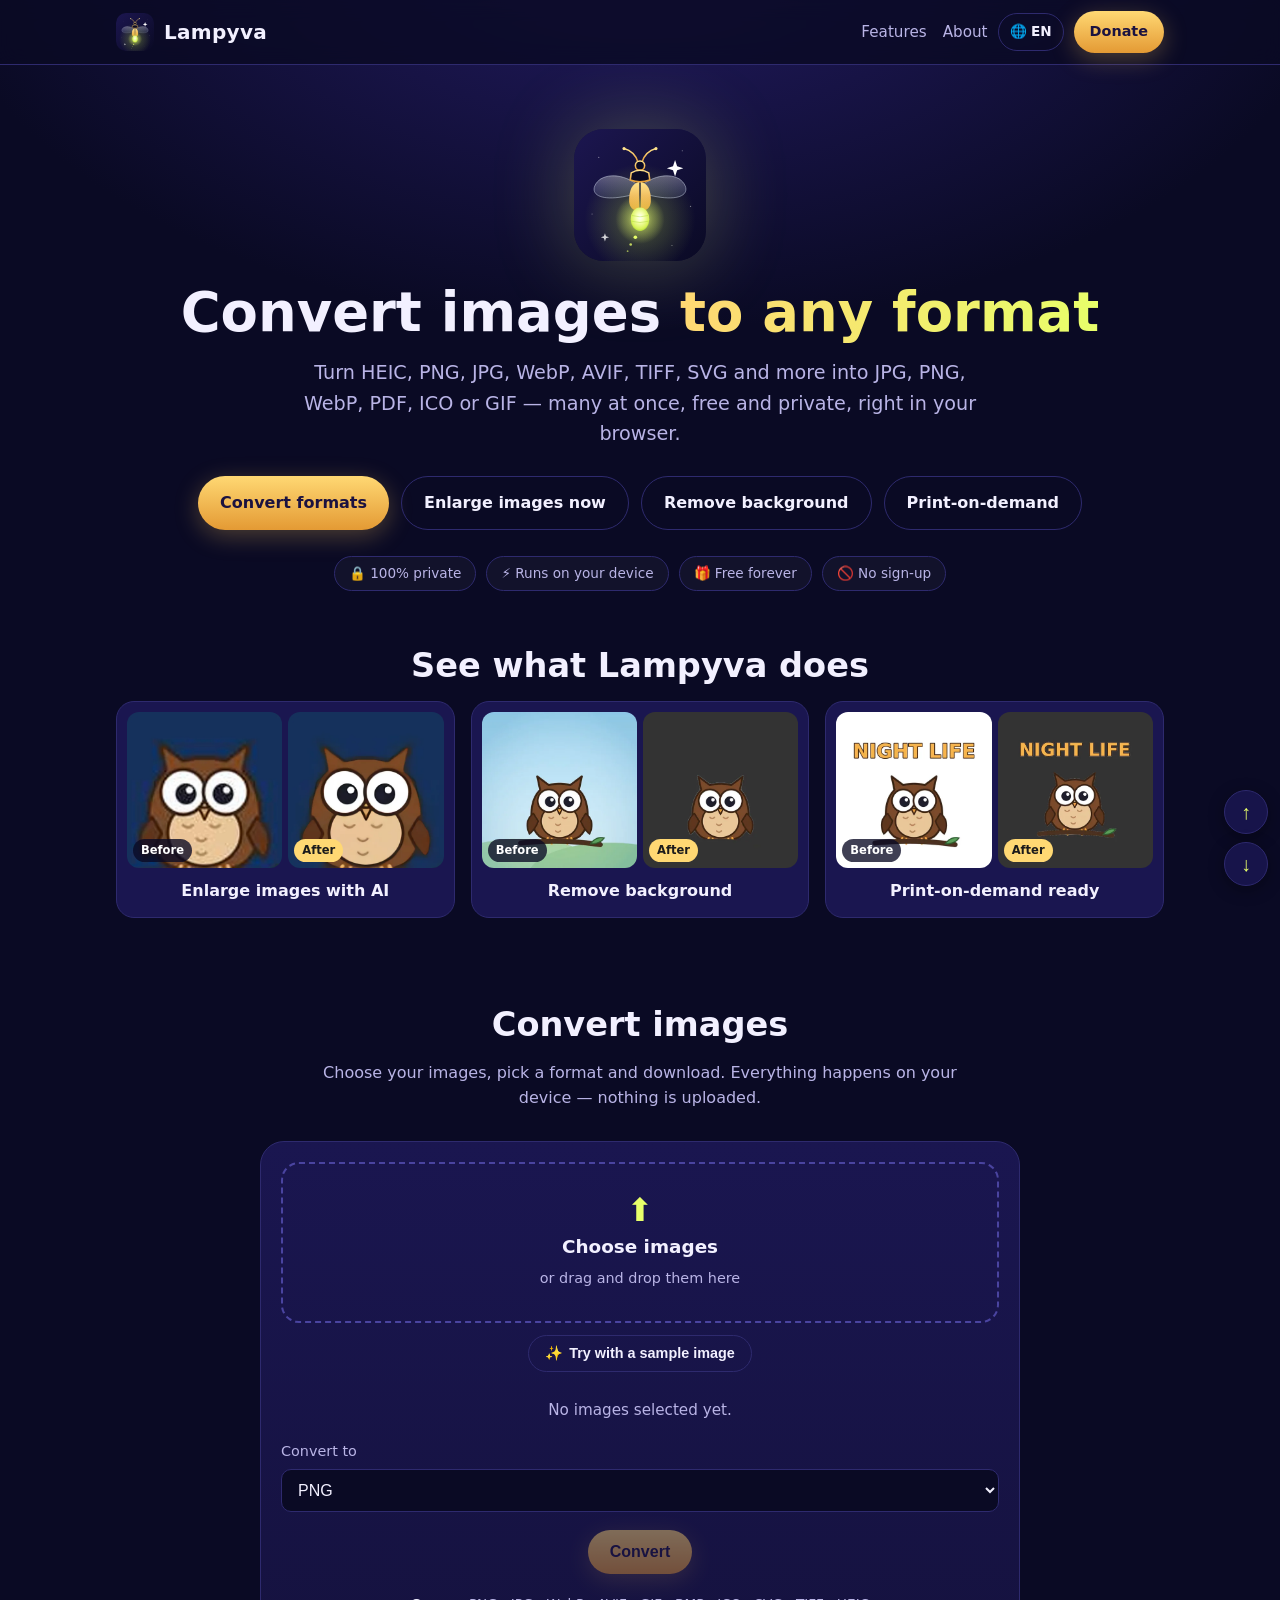
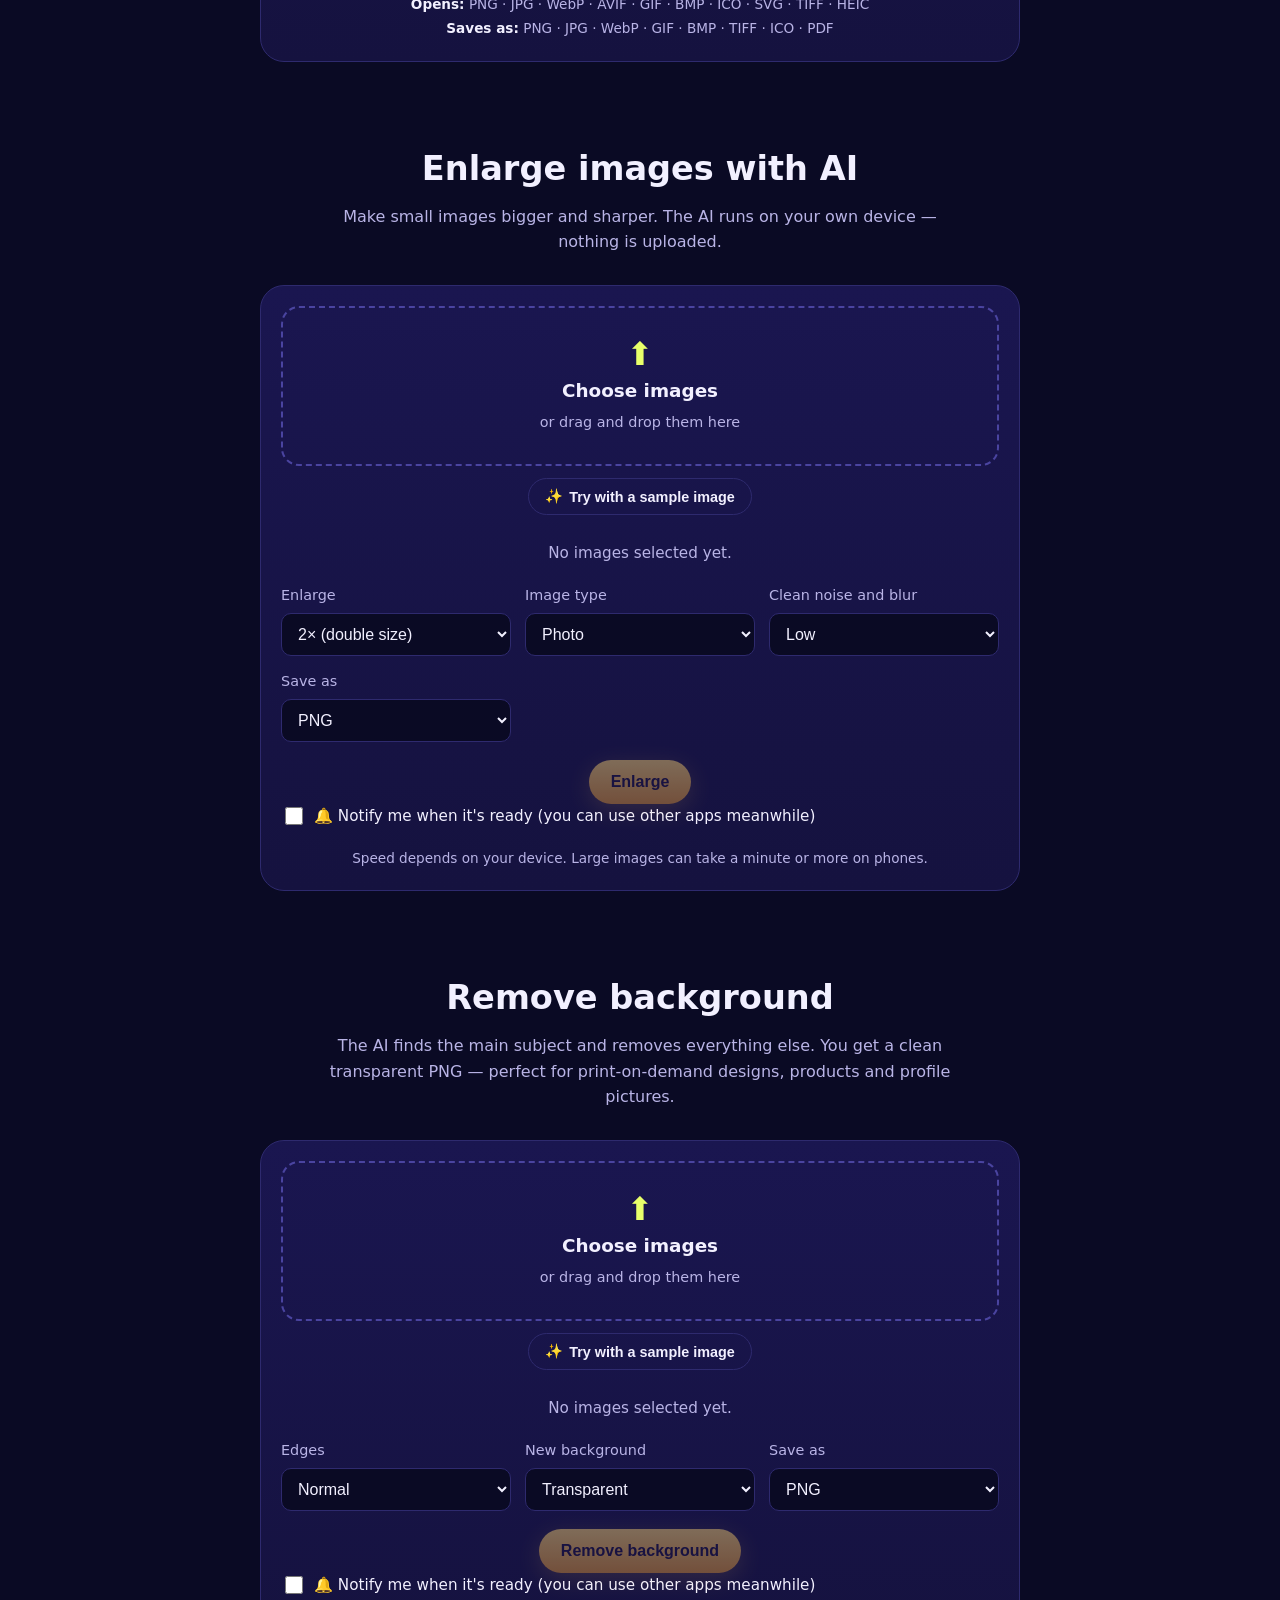
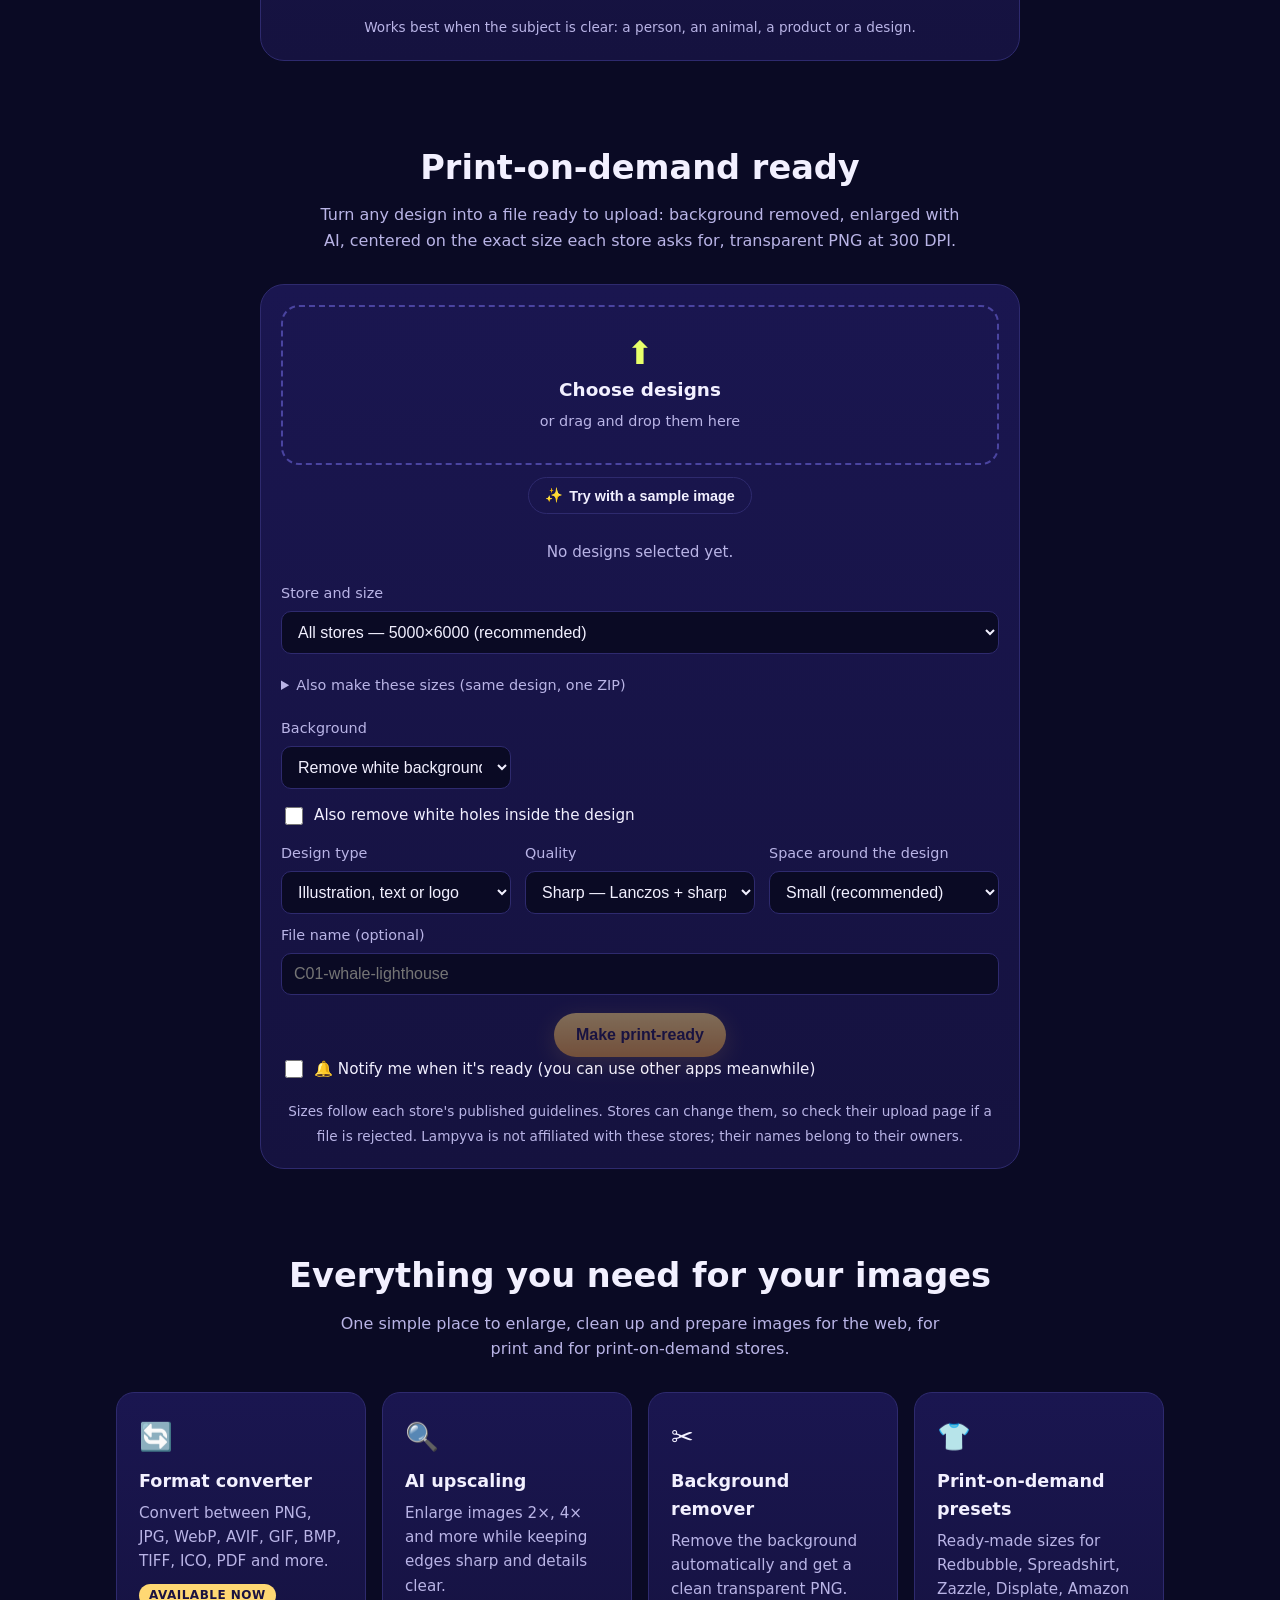
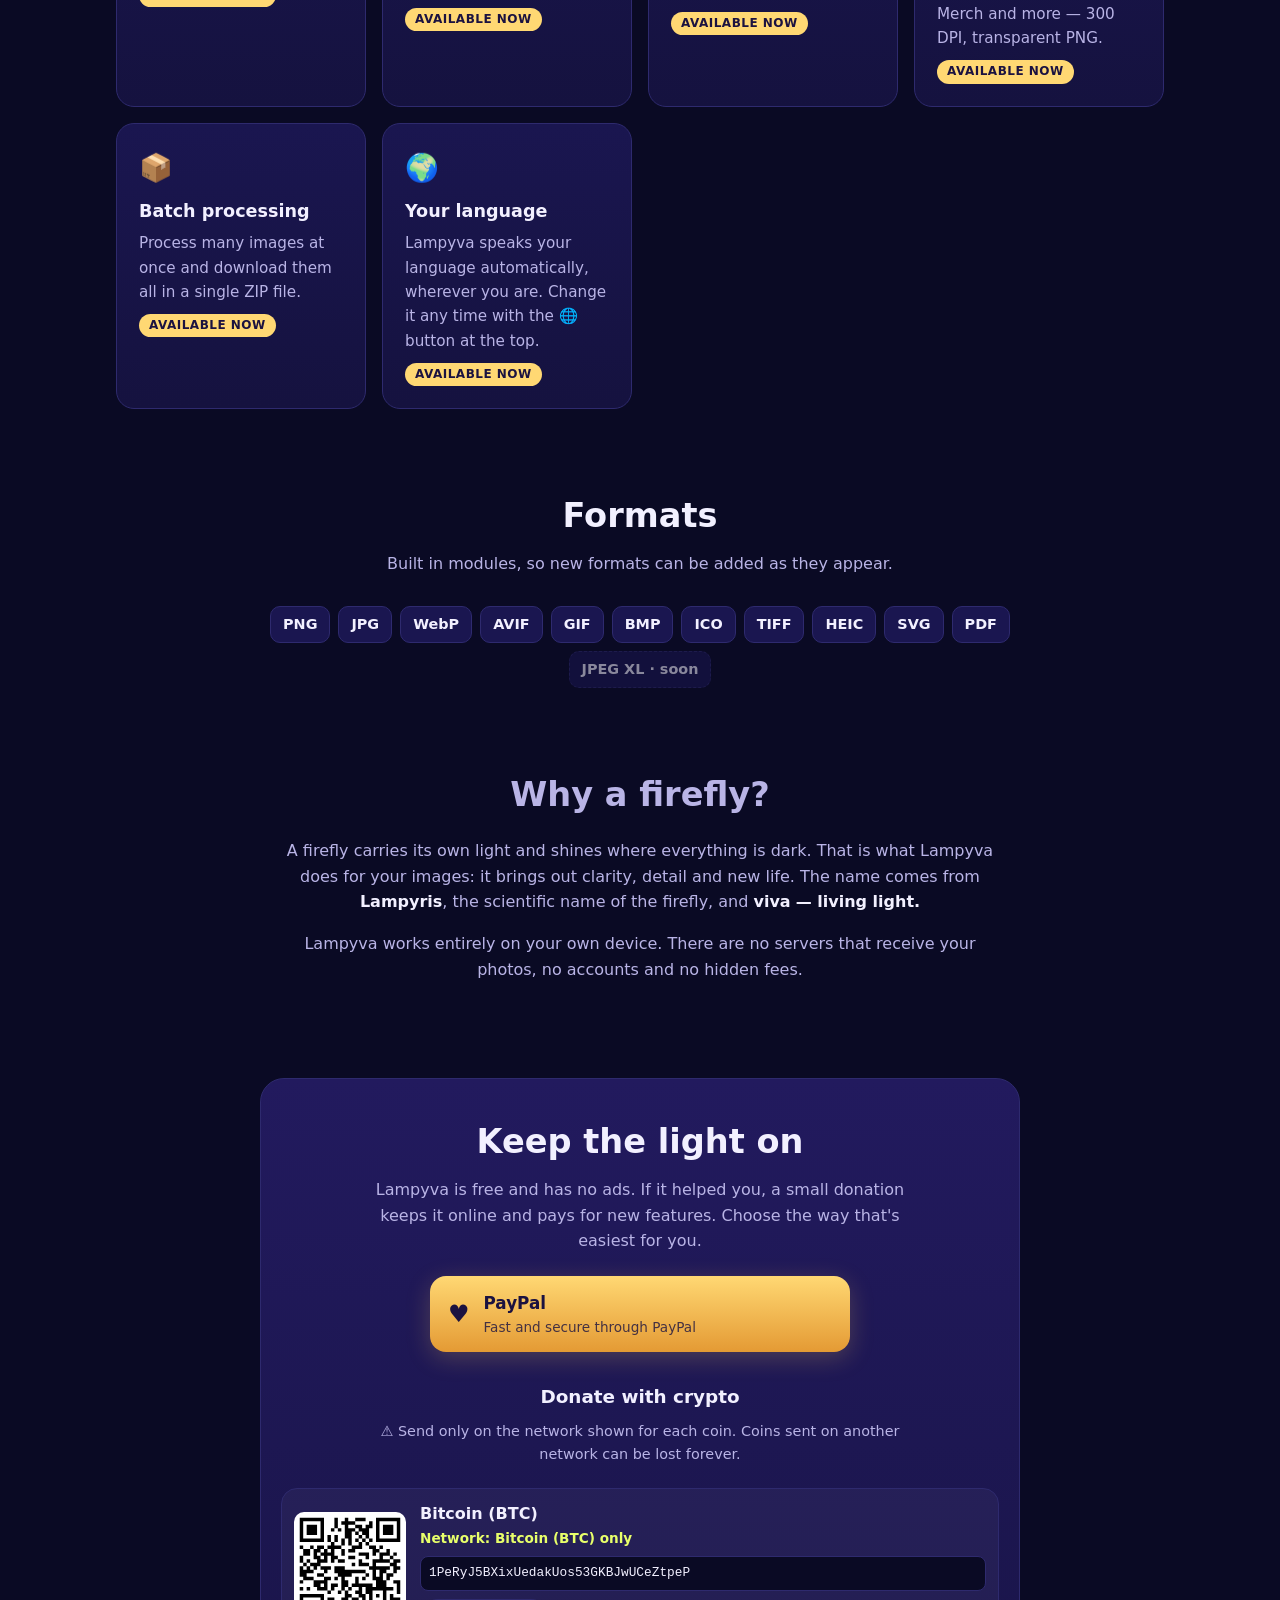
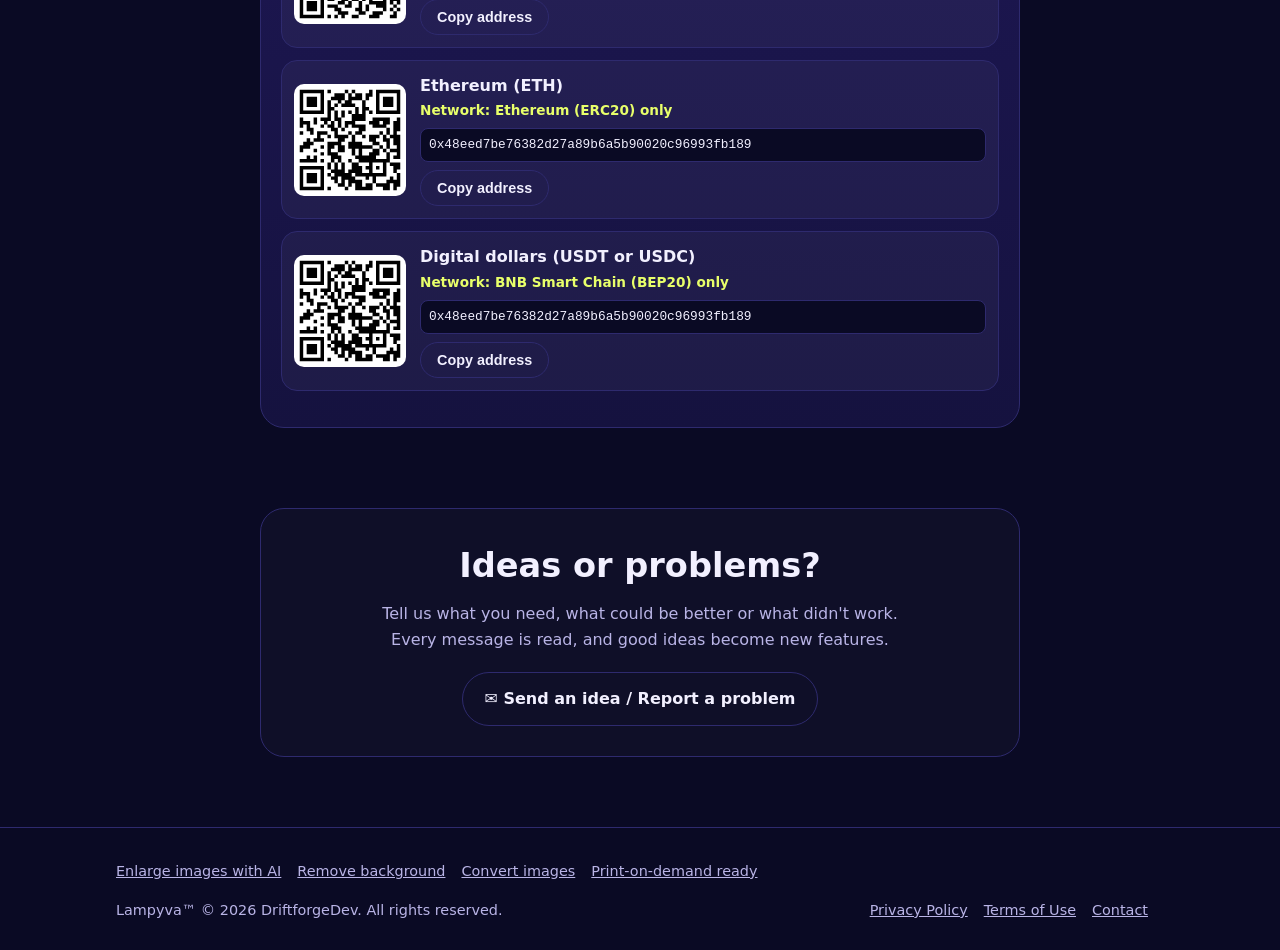
==== image-converter.html @ 2fec4bea "v38: paginas por herramienta, ejemplos antes/despues, boton de ejemplo" ====
<!doctype html>
<html lang="en">
<head>
<meta charset="utf-8">
<!-- Security: the browser only runs Lampyva's own code and only talks to the services listed here -->
<meta http-equiv="Content-Security-Policy" content="default-src 'self'; script-src 'self' 'unsafe-eval' blob:; worker-src 'self' blob:; style-src 'self' 'unsafe-inline'; img-src 'self' data: blob:; media-src 'self' data: blob:; font-src 'self' data:; connect-src 'self' blob: data: https://translate.googleapis.com https://script.google.com https://script.googleusercontent.com; object-src 'none'; base-uri 'self'; form-action 'self'">
<meta name="referrer" content="strict-origin-when-cross-origin">
<meta name="viewport" content="width=device-width, initial-scale=1">
<meta name="lampyva-version" content="38">
<meta name="mitgo-verification" content="5053d68d-bd86-486e-8d29-583a58ce812b" />
<meta name="google" content="notranslate">
<title>Free Image Converter — HEIC to JPG, PNG, WebP, PDF | Lampyva</title>
<link rel="canonical" href="https://truxz78-png.github.io/lampyva/image-converter.html">
<meta name="description" content="Convert images for free: HEIC, PNG, JPG, WebP, AVIF, TIFF, SVG and more to JPG, PNG, WebP, PDF, ICO or GIF. Many at once, right in your browser, nothing uploaded.">
<meta name="theme-color" content="#0A0A24">
<link rel="icon" href="assets/icon.svg" type="image/svg+xml">
<link rel="icon" href="assets/icon-32.png" sizes="32x32" type="image/png">
<link rel="apple-touch-icon" href="assets/icon-180.png">
<meta property="og:title" content="Free Image Converter — HEIC to JPG, PNG, WebP, PDF | Lampyva">
<meta property="og:description" content="Convert images for free: HEIC, PNG, JPG, WebP, AVIF, TIFF, SVG and more to JPG, PNG, WebP, PDF, ICO or GIF. Many at once, right in your browser, nothing uploaded.">
<meta property="og:image" content="https://truxz78-png.github.io/lampyva/assets/share.png">
<meta property="og:type" content="website">
<meta name="twitter:card" content="summary_large_image">
<link rel="stylesheet" href="style.css?v=38">
<script src="config.js?v=38" defer></script>
<script src="vendor/qrcode.js?v=38" defer></script>
<script src="js/site.js?v=38" defer></script>
<script src="js/i18n.js?v=38" defer></script>
<script src="js/scroll-nav.js?v=38" defer></script>
<script type="module" src="js/converter.js?v=38"></script>
<script type="module" src="js/upscale-ui.js?v=38"></script>
<script type="module" src="js/bg-ui.js?v=38"></script>
<script type="module" src="js/pod-ui.js?v=38"></script>
<script type="module" src="js/compare-zoom.js?v=38"></script>
</head>
<body data-page="convert">

<header>
  <div class="wrap">
    <a class="brand" href="./"><img src="assets/icon.svg" alt="" width="38" height="38"><span class="brand-name">Lampyva</span></a>
    <nav>
      <a class="hide-sm" href="#features">Features</a>
      <a class="hide-sm" href="#about">About</a>
      <label class="lang" translate="no" title="Language"><span aria-hidden="true">🌐 <b id="lang-code">EN</b></span><select id="lang-pick" aria-label="Language"></select></label>
      <a class="btn btn-donate btn-sm" href="#donate" data-track="click-donate-header">Donate</a>
    </nav>
  </div>
</header>

<main>
  <section class="hero">
    <div class="wrap">
      <img class="icon" src="assets/icon.svg" alt="Lampyva firefly logo" width="132" height="132">
      <h1>Convert images <span>to any format</span></h1>
      <p>Turn HEIC, PNG, JPG, WebP, AVIF, TIFF, SVG and more into JPG, PNG, WebP, PDF, ICO or GIF — many at once, free and private, right in your browser.</p>
      <div class="actions">
        <a class="btn btn-donate" href="#convert">Convert formats</a>
        <a class="btn btn-ghost" href="#upscale">Enlarge images now</a>
        <a class="btn btn-ghost" href="#remove-bg">Remove background</a>
        <a class="btn btn-ghost" href="#pod">Print-on-demand</a>
              </div>
      <div class="badges">
        <span class="badge">🔒 100% private</span>
        <span class="badge">⚡ Runs on your device</span>
        <span class="badge">🎁 Free forever</span>
        <span class="badge">🚫 No sign-up</span>
      </div>
    </div>
  </section>

  <section id="showcase" class="showcase">
    <div class="wrap">
      <h2>See what Lampyva does</h2>
      <div class="sc-row">
        <a class="sc-card" href="#upscale" data-track="showcase-upscale">
          <span class="sc-pair">
            <span class="sc-img"><img src="assets/showcase/enlarge-before.webp" alt="Small blurry drawing of an owl" width="480" height="480" loading="lazy"><small>Before</small></span>
            <span class="sc-img"><img src="assets/showcase/enlarge-after.webp" alt="The same owl enlarged 4× with AI, sharp" width="480" height="480" loading="lazy"><small>After</small></span>
          </span>
          <b>Enlarge images with AI</b>
        </a>
        <a class="sc-card" href="#remove-bg" data-track="showcase-bg">
          <span class="sc-pair">
            <span class="sc-img"><img src="assets/showcase/bg-before.webp" alt="Owl in front of a sky and grass" width="480" height="480" loading="lazy"><small>Before</small></span>
            <span class="sc-img"><img src="assets/showcase/bg-after.webp" alt="The owl cut out with a transparent background" width="480" height="480" loading="lazy"><small>After</small></span>
          </span>
          <b>Remove background</b>
        </a>
        <a class="sc-card" href="#pod" data-track="showcase-pod">
          <span class="sc-pair">
            <span class="sc-img"><img src="assets/showcase/pod-before.webp" alt="T-shirt design on a white background" width="480" height="480" loading="lazy"><small>Before</small></span>
            <span class="sc-img"><img src="assets/showcase/pod-after.webp" alt="The design ready to print, without the white background" width="480" height="480" loading="lazy"><small>After</small></span>
          </span>
          <b>Print-on-demand ready</b>
        </a>
      </div>
    </div>
  </section>

  <section id="convert">
    <div class="wrap">
      <h2>Convert images</h2>
      <p class="sub">Choose your images, pick a format and download. Everything happens on your device — nothing is uploaded.</p>

      <div class="tool">
        <label id="cv-drop" class="drop" for="cv-input">
          <input id="cv-input" type="file" multiple accept="image/*,.heic,.heif,.tif,.tiff,.svg,.ico,.avif,.bmp">
          <span class="drop-icon" aria-hidden="true">⬆</span>
          <strong>Choose images</strong>
          <span class="drop-hint">or drag and drop them here</span>
        </label>
        <button type="button" class="btn btn-ghost btn-sm try-sample" data-input="cv-input" data-sample="assets/samples/sample-photo.jpg" data-run="cv-run" data-track="try-sample-cv"><span aria-hidden="true">✨</span> <span>Try with a sample image</span></button>

        <ul id="cv-files" class="cv-list"></ul>
        <p id="cv-empty" class="cv-note">No images selected yet.</p>

        <div class="cv-options">
          <label class="cv-field">
            <span>Convert to</span>
            <select id="cv-format"></select>
          </label>
          <label class="cv-field" id="cv-quality-row">
            <span>Quality <b id="cv-quality-val">90%</b></span>
            <input id="cv-quality" type="range" min="40" max="100" value="90">
          </label>
          <label class="cv-field" id="cv-bg-row">
            <span>Background for transparent areas</span>
            <input id="cv-bg" type="color" value="#ffffff">
          </label>
          <label class="cv-check" id="cv-combine-row" hidden>
            <input id="cv-combine" type="checkbox">
            <span>Combine all images into one PDF</span>
          </label>
        </div>

        <div class="cv-actions">
          <button id="cv-run" class="btn btn-donate" type="button" disabled>Convert</button>
          <button id="cv-clear" class="btn btn-ghost" type="button" hidden>Clear all</button>
        </div>
        <p id="cv-status" class="cv-note" aria-live="polite"></p>

        <div id="cv-results-box" hidden>
          <h3>Your files</h3>
          <ul id="cv-results" class="cv-list"></ul>
          <button id="cv-zip" class="btn btn-ghost" type="button" hidden>Download all (ZIP)</button>
        </div>

        <p class="cv-formats"><b>Opens:</b> <span id="cv-inputs"></span><br><b>Saves as:</b> <span id="cv-outputs"></span></p>
      </div>
    </div>
  </section>

  <section id="upscale">
    <div class="wrap">
      <h2>Enlarge images with AI</h2>
      <p class="sub">Make small images bigger and sharper. The AI runs on your own device — nothing is uploaded.</p>

      <div class="tool">
        <label id="up-drop" class="drop" for="up-input">
          <input id="up-input" type="file" multiple accept="image/*,.heic,.heif,.tif,.tiff,.svg,.ico,.avif,.bmp">
          <span class="drop-icon" aria-hidden="true">⬆</span>
          <strong>Choose images</strong>
          <span class="drop-hint">or drag and drop them here</span>
        </label>
        <button type="button" class="btn btn-ghost btn-sm try-sample" data-input="up-input" data-sample="assets/samples/sample-enlarge.jpg" data-run="up-run" data-set='{"up-type":"art","up-scale":"4"}' data-track="try-sample-up"><span aria-hidden="true">✨</span> <span>Try with a sample image</span></button>

        <ul id="up-files" class="cv-list"></ul>
        <p id="up-empty" class="cv-note">No images selected yet.</p>
        <p id="up-noai" class="cv-note" hidden>Your browser can't run the AI, so images will be enlarged with a high-quality resize instead.</p>

        <div class="cv-options">
          <label class="cv-field">
            <span>Enlarge</span>
            <select id="up-scale"><option value="2">2× (double size)</option><option value="4">4× (four times)</option></select>
          </label>
          <label class="cv-field" id="up-type-row">
            <span>Image type</span>
            <select id="up-type"><option value="photo">Photo</option><option value="art">Drawing, logo or anime</option></select>
          </label>
          <label class="cv-field" id="up-noise-row">
            <span>Clean noise and blur</span>
            <select id="up-noise"><option value="0">Off</option><option value="1" selected>Low</option><option value="2">High</option></select>
          </label>
          <label class="cv-field">
            <span>Save as</span>
            <select id="up-format"></select>
          </label>
        </div>

        <div class="cv-actions">
          <button id="up-run" class="btn btn-donate" type="button" disabled>Enlarge</button>
          <button id="up-clear" class="btn btn-ghost" type="button" hidden>Clear all</button>
        </div>
        <div id="up-progress" class="up-progress" hidden><div id="up-bar"></div></div>
        <p id="up-status" class="cv-note" aria-live="polite"></p>

        <div id="up-compare" class="up-compare" hidden>
          <div class="up-stage">
            <img id="up-after" alt="After">
            <div id="up-before-wrap" class="up-before"><img id="up-before" alt="Before"></div>
            <div id="up-line" class="up-line"></div>
            <span class="up-tag up-tag-l">Before</span><span class="up-tag up-tag-r">After</span>
          </div>
          <input id="up-split" type="range" min="0" max="100" value="50" aria-label="Compare before and after">
        </div>

        <div id="up-results-box" hidden>
          <h3>Your images</h3>
          <ul id="up-results" class="cv-list"></ul>
          <button id="up-zip" class="btn btn-ghost" type="button" hidden>Download all (ZIP)</button>
        </div>
        <p class="cv-formats">Speed depends on your device. Large images can take a minute or more on phones.</p>
      </div>
    </div>
  </section>

  <section id="remove-bg">
    <div class="wrap">
      <h2>Remove background</h2>
      <p class="sub">The AI finds the main subject and removes everything else. You get a clean transparent PNG — perfect for print-on-demand designs, products and profile pictures.</p>

      <div class="tool">
        <label id="bg-drop" class="drop" for="bg-input">
          <input id="bg-input" type="file" multiple accept="image/*,.heic,.heif,.tif,.tiff,.svg,.ico,.avif,.bmp">
          <span class="drop-icon" aria-hidden="true">⬆</span>
          <strong>Choose images</strong>
          <span class="drop-hint">or drag and drop them here</span>
        </label>
        <button type="button" class="btn btn-ghost btn-sm try-sample" data-input="bg-input" data-sample="assets/samples/sample-photo.jpg" data-run="bg-run" data-track="try-sample-bg"><span aria-hidden="true">✨</span> <span>Try with a sample image</span></button>

        <ul id="bg-files" class="cv-list"></ul>
        <p id="bg-empty" class="cv-note">No images selected yet.</p>

        <div class="cv-options">
          <label class="cv-field">
            <span>Edges</span>
            <select id="bg-edge"><option value="0">Soft (hair, fur)</option><option value="0.5" selected>Normal</option><option value="1">Sharp (objects, logos)</option></select>
          </label>
          <label class="cv-field">
            <span>New background</span>
            <select id="bg-fill"><option value="none">Transparent</option><option value="color">Solid color</option></select>
          </label>
          <label class="cv-field" id="bg-color-row" hidden>
            <span>Background color</span>
            <input id="bg-color" type="color" value="#ffffff">
          </label>
          <label class="cv-field">
            <span>Save as</span>
            <select id="bg-format"></select>
          </label>
        </div>
        <p id="bg-jpg-note" class="cv-note" hidden>JPG can't be transparent, so the background will be white.</p>

        <div class="cv-actions">
          <button id="bg-run" class="btn btn-donate" type="button" disabled>Remove background</button>
          <button id="bg-clear" class="btn btn-ghost" type="button" hidden>Clear all</button>
        </div>
        <div id="bg-progress" class="up-progress" hidden><div id="bg-bar" class="up-bar"></div></div>
        <p id="bg-status" class="cv-note" aria-live="polite"></p>
        <p id="bg-slow" class="cv-note" hidden>Your device is using the backup mode, which is slower. Please keep this page open.</p>

        <div id="bg-compare" class="up-compare" hidden>
          <div class="up-stage">
            <img id="bg-after" alt="After">
            <div id="bg-before-wrap" class="up-before"><img id="bg-before" alt="Before"></div>
            <div id="bg-line" class="up-line"></div>
            <span class="up-tag up-tag-l">Before</span><span class="up-tag up-tag-r">After</span>
          </div>
          <input id="bg-split" class="up-split" type="range" min="0" max="100" value="50" aria-label="Compare before and after">
        </div>

        <div id="bg-results-box" class="res-box" hidden>
          <h3>Your images</h3>
          <ul id="bg-results" class="cv-list"></ul>
          <button id="bg-zip" class="btn btn-ghost zip-btn" type="button" hidden>Download all (ZIP)</button>
        </div>
        <p class="cv-formats">Works best when the subject is clear: a person, an animal, a product or a design.</p>
      </div>
    </div>
  </section>

  <section id="pod">
    <div class="wrap">
      <h2>Print-on-demand ready</h2>
      <p class="sub">Turn any design into a file ready to upload: background removed, enlarged with AI, centered on the exact size each store asks for, transparent PNG at 300 DPI.</p>

      <div class="tool">
        <label id="pod-drop" class="drop" for="pod-input">
          <input id="pod-input" type="file" multiple accept="image/*,.heic,.heif,.tif,.tiff,.svg,.ico,.avif,.bmp">
          <span class="drop-icon" aria-hidden="true">⬆</span>
          <strong>Choose designs</strong>
          <span class="drop-hint">or drag and drop them here</span>
        </label>
        <button type="button" class="btn btn-ghost btn-sm try-sample" data-input="pod-input" data-sample="assets/samples/sample-design.jpg" data-track="try-sample-pod"><span aria-hidden="true">✨</span> <span>Try with a sample image</span></button>

        <ul id="pod-files" class="cv-list"></ul>
        <p id="pod-empty" class="cv-note">No designs selected yet.</p>

        <div class="cv-options">
          <label class="cv-field pod-wide">
            <span>Store and size</span>
            <select id="pod-preset"></select>
          </label>
          <details class="cv-field pod-wide pod-extra" id="pod-extra-box">
            <summary><span>Also make these sizes (same design, one ZIP)</span> <b id="pod-extra-count" translate="no"></b></summary>
            <div id="pod-extra" class="pod-extra-list"></div>
          </details>
          <div id="pod-custom" class="pod-custom" hidden>
            <label class="cv-field"><span>Width (px)</span><input id="pod-w" type="number" inputmode="numeric" min="100" max="8000" value="4500"></label>
            <label class="cv-field"><span>Height (px)</span><input id="pod-h" type="number" inputmode="numeric" min="100" max="8000" value="5400"></label>
          </div>
          <label class="cv-field">
            <span>Background</span>
            <select id="pod-bg">
              <option value="white" selected>Remove white background (drawings)</option>
              <option value="white-all">Remove all white (text designs)</option>
              <option value="white-all-4">Remove all white, gentle (drawings with closed white areas)</option>
              <option value="ai">Remove background with AI (photos)</option>
              <option value="keep">Keep as it is</option>
            </select>
          </label>
          <label class="cv-check" id="pod-holes-row">
            <input id="pod-holes" type="checkbox">
            <span>Also remove white holes inside the design</span>
          </label>
          <label class="cv-field pod-wide" id="pod-holesize-row" hidden>
            <span>Smallest hole to remove: <b id="pod-holesize-val">Small</b></span>
            <input id="pod-holesize" type="range" min="1" max="10" step="1" value="2">
          </label>
          <p class="cv-note pod-wide" id="pod-holes-note" hidden>Only pure white areas bigger than this are removed, so eye highlights and cream colors stay. Check the result before downloading.</p>
          <label class="cv-field">
            <span>Design type</span>
            <select id="pod-type"><option value="art">Illustration, text or logo</option><option value="photo">Photo</option></select>
          </label>
          <label class="cv-field">
            <span>Quality</span>
            <select id="pod-quality">
              <option value="fast" selected>Sharp — Lanczos + sharpening, like ImageMagick (recommended)</option>
              <option value="best">Enlarged with AI (slower)</option>
            </select>
          </label>
          <label class="cv-field" id="pod-margin-row">
            <span>Space around the design</span>
            <select id="pod-margin"><option value="0">None</option><option value="0.04" selected>Small (recommended)</option><option value="0.08">Medium</option></select>
          </label>
        </div>
        <div id="pod-poster-row" class="cv-options" hidden>
          <label class="cv-field">
            <span>Metal poster (Displate)</span>
            <select id="pod-poster">
              <option value="fit" selected>Whole design + background color</option>
              <option value="fill">Fill the whole poster (edges are cut)</option>
            </select>
          </label>
          <label class="cv-field" id="pod-postercolor-row">
            <span>Background color</span>
            <input id="pod-postercolor" type="color" value="#f5ebdd">
          </label>
        </div>
        <label class="cv-field pod-name">
          <span>File name (optional)</span>
          <input id="pod-prefix" type="text" maxlength="60" autocomplete="off" spellcheck="false" placeholder="C01-whale-lighthouse" translate="no">
        </label>
        <p id="pod-cover-note" class="cv-note" hidden>This product prints edge to edge, so the design fills the whole canvas (edges may be cut a little).</p>

        <div class="cv-actions">
          <button id="pod-run" class="btn btn-donate" type="button" disabled>Make print-ready</button>
          <button id="pod-clear" class="btn btn-ghost" type="button" hidden>Clear all</button>
        </div>
        <div id="pod-progress" class="up-progress" hidden><div id="pod-bar" class="up-bar"></div></div>
        <p id="pod-eta" class="cv-note" hidden></p>
        <p id="pod-status" class="cv-note" aria-live="polite"></p>

        <div id="pod-results-box" class="res-box" hidden>
          <h3>Ready to upload</h3>
          <p class="cv-note">This is the final result. The squares show the transparent areas — they are not part of the image.</p>
          <p class="cv-note">Some phone galleries show transparent areas as white or black. The downloaded PNG is still transparent.</p>
          <ul id="pod-results" class="cv-list"></ul>
          <button id="pod-zip" class="btn btn-ghost zip-btn" type="button" hidden>Download all (ZIP)</button>
          <div class="pod-promo">
            <h3>Promote your designs</h3>
            <p class="cv-note">Make a vertical image for Pinterest (1000×1500) and a T-shirt preview (white and black) of each design, to share on social media.</p>
            <div class="cv-options">
              <label class="cv-field"><span>Pin background color</span><input id="pod-pincolor" type="color" value="#1e3a6e"></label>
              <label class="cv-field"><span>Pin title (optional)</span><input id="pod-pintitle" type="text" maxlength="60" autocomplete="off"></label>
            </div>
            <div class="cv-actions">
              <button id="pod-pins" class="btn btn-ghost" type="button">📌 Make Pinterest pins</button>
              <button id="pod-mockups" class="btn btn-ghost" type="button">👕 Make T-shirt previews</button>
            </div>
            <p id="pod-promo-status" class="cv-note" aria-live="polite"></p>
            <ul id="pod-promo-list" class="cv-list"></ul>
          </div>
        </div>

        <div id="pod-editor" class="pod-editor" hidden role="dialog" aria-modal="true" aria-labelledby="pe-title">
          <div class="pe-box">
            <div class="pe-head"><h3 id="pe-title">Check &amp; touch up</h3><button id="pe-close" class="pe-x" type="button" aria-label="Close">✕</button></div>
            <p class="cv-note pe-help">Tap any white leftover to make it transparent. Use the zoom to reach small spots.</p>
            <div class="pe-tools">
              <span>Background:</span>
              <button type="button" class="pe-chip on" data-bg="dark">Dark</button>
              <button type="button" class="pe-chip" data-bg="light">Light</button>
              <button type="button" class="pe-chip" data-bg="checker">Checker</button>
            </div>
            <div class="pe-tools">
              <span>Zoom:</span>
              <button type="button" class="pe-chip on" data-z="1" translate="no">1×</button>
              <button type="button" class="pe-chip" data-z="2" translate="no">2×</button>
              <button type="button" class="pe-chip" data-z="4" translate="no">4×</button>
              <button type="button" class="pe-chip" data-z="8" translate="no">8×</button>
            </div>
            <div id="pe-view" class="pe-view bg-dark"><canvas id="pe-canvas"></canvas><div id="pe-scroll" class="pe-scroll"><div id="pe-sizer"></div></div></div>
            <p id="pe-status" class="cv-note" aria-live="polite"></p>
            <div class="pe-actions">
              <button id="pe-undo" class="btn btn-ghost" type="button" disabled>↶ Undo</button>
              <button id="pe-save" class="btn btn-donate" type="button" disabled>Save changes</button>
              <button id="pe-cancel" class="btn btn-ghost" type="button">Cancel</button>
            </div>
          </div>
        </div>
        <p class="cv-formats">Sizes follow each store's published guidelines. Stores can change them, so check their upload page if a file is rejected. Lampyva is not affiliated with these stores; their names belong to their owners.</p>
      </div>
    </div>
  </section>


  <section id="features">
    <div class="wrap">
      <h2>Everything you need for your images</h2>
      <p class="sub">One simple place to enlarge, clean up and prepare images for the web, for print and for print-on-demand stores.</p>
      <div class="grid">
        <div class="card"><div class="ico">🔄</div><h3>Format converter</h3><p>Convert between PNG, JPG, WebP, AVIF, GIF, BMP, TIFF, ICO, PDF and more.</p><a class="ready" href="#convert">AVAILABLE NOW</a></div>
        <div class="card"><div class="ico">🔍</div><h3>AI upscaling</h3><p>Enlarge images 2×, 4× and more while keeping edges sharp and details clear.</p><a class="ready" href="#upscale">AVAILABLE NOW</a></div>
        <div class="card"><div class="ico">✂️</div><h3>Background remover</h3><p>Remove the background automatically and get a clean transparent PNG.</p><a class="ready" href="#remove-bg">AVAILABLE NOW</a></div>
        <div class="card"><div class="ico">👕</div><h3>Print-on-demand presets</h3><p>Ready-made sizes for Redbubble, Spreadshirt, Zazzle, Displate, Amazon Merch and more — 300 DPI, transparent PNG.</p><a class="ready" href="#pod">AVAILABLE NOW</a></div>
        <div class="card"><div class="ico">📦</div><h3>Batch processing</h3><p>Process many images at once and download them all in a single ZIP file.</p><a class="ready" href="#convert">AVAILABLE NOW</a></div>
        <div class="card"><div class="ico">🌍</div><h3>Your language</h3><p>Lampyva speaks your language automatically, wherever you are. Change it any time with the 🌐 button at the top.</p><span class="ready">AVAILABLE NOW</span></div>
      </div>
    </div>
  </section>

  <section>
    <div class="wrap">
      <h2>Formats</h2>
      <p class="sub">Built in modules, so new formats can be added as they appear.</p>
      <div class="formats">
        <span>PNG</span><span>JPG</span><span>WebP</span><span>AVIF</span><span>GIF</span><span>BMP</span><span>ICO</span><span>TIFF</span><span>HEIC</span><span>SVG</span><span>PDF</span><span class="later">JPEG XL · soon</span>
      </div>
    </div>
  </section>

  <section id="about">
    <div class="wrap story">
      <h2>Why a firefly?</h2>
      <p>A firefly carries its own light and shines where everything is dark. That is what Lampyva does for your images: it brings out clarity, detail and new life. The name comes from <strong translate="no">Lampyris</strong>, the scientific name of the firefly, and <strong translate="no">viva</strong> <strong>— living light.</strong></p>
      <p>Lampyva works entirely on your own device. There are no servers that receive your photos, no accounts and no hidden fees.</p>
    </div>
  </section>

  <section id="donate">
    <div class="wrap">
      <div class="donate-box">
        <h2>Keep the light on</h2>
        <p>Lampyva is free and has no ads. If it helped you, a small donation keeps it online and pays for new features. Choose the way that's easiest for you.</p>

        <div class="don-ways">
          <a id="don-paypal" class="don-way" data-track="donate-paypal">
            <span class="don-ico" aria-hidden="true">♥</span>
            <span><b>PayPal</b><small>Fast and secure through PayPal</small><small class="don-soon" hidden>Coming soon</small></span>
          </a>
        </div>

        <h3 class="don-title">Donate with crypto</h3>
        <p id="don-crypto-soon" class="don-note">Crypto donations are coming soon.</p>
        <p id="don-crypto-warn" class="don-warn" hidden>⚠ Send only on the network shown for each coin. Coins sent on another network can be lost forever.</p>
        <div id="don-crypto" class="don-coins"></div>
      </div>
    </div>
  </section>

  <section id="contact">
    <div class="wrap">
      <div class="contact-box">
        <h2>Ideas or problems?</h2>
        <p>Tell us what you need, what could be better or what didn't work. Every message is read, and good ideas become new features.</p>
        <a class="btn btn-ghost" data-contact data-track="click-contact" href="#contact">✉ Send an idea / Report a problem</a>
      </div>
    </div>
  </section>
</main>

<footer>
  <div class="wrap">
    <div><span translate="no">Lampyva™ © <span id="year">2026</span> DriftforgeDev.</span> All rights reserved.</div>
    <div class="foot-tools"><a href="upscale-image.html">Enlarge images with AI</a><a href="remove-background.html">Remove background</a><a href="image-converter.html">Convert images</a><a href="print-on-demand.html">Print-on-demand ready</a></div>
    <div><a href="privacy.html">Privacy Policy</a><a href="terms.html">Terms of Use</a><a href="#contact">Contact</a></div>
  </div>
</footer>

</body>
</html>
---- style.css ----
:root{
  --bg:#0A0A24; --bg2:#15123F; --card:#1A1650; --line:#2E2A6E;
  --text:#F2F0FF; --muted:#B9B4E6; --gold:#FFD873; --glow:#E8FF6A; --gold2:#E49A34;
  --radius:18px;
}
*{box-sizing:border-box}
html{-webkit-text-size-adjust:100%;text-size-adjust:100%;scroll-behavior:smooth}
body{margin:0;background:radial-gradient(1200px 700px at 50% -10%,#241C66 0%,var(--bg) 60%) fixed,var(--bg);color:var(--text);
  font-family:Inter,system-ui,-apple-system,"Segoe UI",Roboto,Arial,sans-serif;line-height:1.6;-webkit-font-smoothing:antialiased}
a{color:var(--glow)}
img{max-width:100%;display:block}
.wrap{max-width:1080px;margin:0 auto;padding:0 16px}

header{position:sticky;top:0;z-index:10;background:rgba(10,10,36,.82);backdrop-filter:blur(10px);border-bottom:1px solid var(--line)}
header .wrap{display:flex;align-items:center;justify-content:space-between;gap:12px;height:64px}
.brand{display:flex;align-items:center;gap:10px;text-decoration:none;color:var(--text);font-weight:800;font-size:1.25rem;letter-spacing:.3px}
.brand img{width:38px;height:38px;border-radius:10px}
nav a{color:var(--muted);text-decoration:none;margin-left:6px;font-size:.95rem}
nav a:hover{color:var(--text)}
@media (max-width:640px){nav .hide-sm{display:none}}

.btn{display:inline-flex;align-items:center;justify-content:center;gap:8px;border:0;border-radius:999px;padding:13px 22px;font-weight:700;font-size:1rem;text-decoration:none;cursor:pointer;transition:transform .15s,box-shadow .15s}
.btn:hover{transform:translateY(-1px)}
.btn-donate{background:linear-gradient(180deg,var(--gold),var(--gold2));color:#1B1240;box-shadow:0 6px 24px rgba(255,200,90,.28)}
.btn-ghost{background:transparent;color:var(--text);border:1px solid var(--line)}
.btn-sm{padding:9px 16px;font-size:.9rem}

.hero{text-align:center;padding:64px 0 40px}
.hero .icon{width:132px;height:132px;margin:0 auto 22px;border-radius:30px;box-shadow:0 0 80px rgba(232,255,106,.25)}
.hero h1{font-size:clamp(2rem,6vw,3.4rem);line-height:1.12;margin:0 0 14px;font-weight:800}
.hero h1 span{display:inline-block;background:linear-gradient(90deg,var(--gold),var(--glow));-webkit-background-clip:text;background-clip:text;color:transparent}
.hero p{color:var(--muted);font-size:clamp(1rem,2.6vw,1.2rem);max-width:680px;margin:0 auto 26px}
.hero .actions{display:flex;gap:12px;justify-content:center;flex-wrap:wrap}
.badges{display:flex;gap:10px;justify-content:center;flex-wrap:wrap;margin-top:26px}
.badge{border:1px solid var(--line);background:rgba(255,255,255,.03);border-radius:999px;padding:6px 14px;font-size:.85rem;color:var(--muted)}

section{padding:40px 0}
h2{font-size:clamp(1.5rem,4vw,2.1rem);margin:0 0 8px;text-align:center}
.sub{color:var(--muted);text-align:center;max-width:640px;margin:0 auto 30px}

.grid{display:grid;gap:16px;grid-template-columns:repeat(auto-fit,minmax(240px,1fr))}
.card{background:linear-gradient(180deg,var(--card),var(--bg2));border:1px solid var(--line);border-radius:var(--radius);padding:22px}
.card .ico{font-size:1.7rem;margin-bottom:8px}
.card h3{margin:0 0 6px;font-size:1.1rem}
.card p{margin:0;color:var(--muted);font-size:.95rem}
.soon{display:inline-block;margin-top:10px;font-size:.75rem;font-weight:700;letter-spacing:.5px;color:#1B1240;background:var(--glow);border-radius:999px;padding:2px 10px}

.formats{display:flex;flex-wrap:wrap;gap:8px;justify-content:center;max-width:760px;margin:0 auto}
.formats span{background:var(--card);border:1px solid var(--line);border-radius:10px;padding:6px 12px;font-weight:600;font-size:.9rem}

.story{max-width:760px;margin:0 auto;text-align:center;color:var(--muted)}
.story strong{color:var(--text)}

.donate-box{text-align:center;background:linear-gradient(180deg,#221A5E,#15123F);border:1px solid var(--line);border-radius:24px;padding:36px 20px;max-width:760px;margin:0 auto}
.donate-box p{color:var(--muted);max-width:560px;margin:0 auto 22px}

footer{border-top:1px solid var(--line);margin-top:30px;padding:28px 0;color:var(--muted);font-size:.9rem}
footer .wrap{display:flex;flex-wrap:wrap;gap:12px;justify-content:space-between;align-items:center}
footer a{color:var(--muted);margin-right:16px}

.legal{max-width:760px;margin:0 auto;padding:40px 16px}
.legal h1{font-size:2rem;margin:0 0 6px}
.legal h2{text-align:left;font-size:1.25rem;margin:28px 0 8px}
/* Korean: never break inside a word */
:lang(ko) body{word-break:keep-all}
.tr-note{border:1px solid var(--line);border-radius:12px;padding:10px 14px;font-size:.9rem;color:var(--muted)}
.legal p,.legal li{color:var(--muted)}
.legal .date{color:var(--muted);font-size:.9rem}

/* ---------- Converter ---------- */
.tool{max-width:760px;margin:0 auto;background:linear-gradient(180deg,var(--card),var(--bg2));border:1px solid var(--line);border-radius:24px;padding:20px}
.drop{display:flex;flex-direction:column;align-items:center;gap:6px;text-align:center;border:2px dashed #4A44A0;border-radius:18px;padding:30px 16px;cursor:pointer;transition:border-color .15s,background .15s}
.drop:hover,.drop.over{border-color:var(--glow);background:rgba(232,255,106,.06)}
.drop input{position:absolute;width:1px;height:1px;opacity:0;pointer-events:none}
.drop-icon{font-size:2rem;line-height:1;color:var(--glow)}
.drop strong{font-size:1.15rem}
.drop-hint{color:var(--muted);font-size:.9rem}
.cv-list{list-style:none;margin:14px 0 0;padding:0;display:grid;gap:8px}
.cv-list li{display:flex;align-items:center;gap:10px;background:rgba(255,255,255,.04);border:1px solid var(--line);border-radius:12px;padding:8px 12px}
.cv-name{flex:1;min-width:0;overflow:hidden;text-overflow:ellipsis;white-space:nowrap}
.cv-size{color:var(--muted);font-size:.85rem;white-space:nowrap}
.cv-x{background:none;border:0;color:var(--muted);font-size:1rem;cursor:pointer;padding:4px 6px}
.cv-x:hover{color:var(--text)}
.cv-error{border-color:#7a3046!important;flex-wrap:wrap}
.cv-msg{color:#ff9fb3;font-size:.85rem;width:100%}
.cv-note{color:var(--muted);text-align:center;margin:12px 0 0;font-size:.95rem}
.cv-options{display:grid;gap:14px;grid-template-columns:repeat(auto-fit,minmax(200px,1fr));margin-top:18px}
.cv-field{display:flex;flex-direction:column;gap:6px;font-size:.9rem;color:var(--muted)}
.cv-field b{color:var(--text)}
.cv-field select{background:var(--bg);color:var(--text);border:1px solid var(--line);border-radius:10px;padding:11px 12px;font-size:1rem}
.cv-field input[type=range]{accent-color:var(--gold)}
.cv-field input[type=color]{width:56px;height:38px;border:1px solid var(--line);border-radius:8px;background:none;padding:2px}
.cv-check{display:flex;align-items:center;gap:8px;font-size:.95rem;color:var(--text);grid-column:1/-1}
.cv-check input{width:18px;height:18px;accent-color:var(--gold)}
.cv-actions{display:flex;gap:10px;justify-content:center;flex-wrap:wrap;margin-top:18px}
.btn:disabled{opacity:.45;cursor:not-allowed;transform:none}
#cv-results-box{margin-top:18px}
#cv-results-box h3{margin:0;font-size:1.1rem}
#cv-zip{margin-top:12px;width:100%}
.cv-formats{margin:18px 0 0;font-size:.85rem;color:var(--muted);text-align:center;line-height:1.8}
.cv-formats b{color:var(--text)}
[hidden]{display:none!important}
.ready{display:inline-block;margin-top:10px;font-size:.75rem;font-weight:700;letter-spacing:.5px;color:#1B1240;background:var(--gold);border-radius:999px;padding:2px 10px;text-decoration:none}
.formats .later{opacity:.55;border-style:dashed}

/* Fix: long file names must never push the page wider */
html,body{max-width:100%;overflow-x:hidden}
@supports (overflow-x:clip){html,body{overflow-x:clip}} /* clip keeps the sticky header working */
.cv-list{grid-template-columns:minmax(0,1fr)}
.cv-list li{min-width:0;max-width:100%}
.cv-name{overflow-wrap:anywhere}
.cv-list li a,.cv-list li .cv-size,.cv-list li .cv-x{flex-shrink:0}
@media (max-width:420px){
  #cv-results li{flex-wrap:wrap}
  #cv-results li .cv-name{flex:1 1 100%}
  #cv-results li a{margin-left:auto}
}

/* ---------- AI upscaler ---------- */
.up-progress{height:8px;border-radius:999px;background:rgba(255,255,255,.08);overflow:hidden;margin:14px 0 0}
#up-bar{height:100%;width:0;background:linear-gradient(90deg,var(--gold),var(--glow));transition:width .2s}
.up-compare{margin-top:18px}
.up-stage{position:relative;max-width:100%;border-radius:14px;overflow:hidden;border:1px solid var(--line);
  background:repeating-conic-gradient(#2a2660 0 25%,#1d1a4c 0 50%) 0 0/20px 20px}
.up-stage img{width:100%;height:auto;display:block}
.up-before{position:absolute;inset:0}
.up-before img{width:100%;height:100%;image-rendering:auto}
.up-line{position:absolute;top:0;bottom:0;width:2px;background:var(--glow);box-shadow:0 0 8px var(--glow);transform:translateX(-1px);pointer-events:none}
.up-tag{position:absolute;top:8px;font-size:.75rem;font-weight:700;background:rgba(10,10,36,.75);border-radius:999px;padding:2px 10px}
.up-tag-l{left:8px}.up-tag-r{right:8px}
#up-split{width:100%;margin-top:10px;accent-color:var(--gold)}
#up-results-box{margin-top:18px}
#up-results-box h3{margin:0;font-size:1.1rem}
#up-zip{margin-top:12px;width:100%}
@media (max-width:420px){
  #up-results li{flex-wrap:wrap}
  #up-results li .cv-name{flex:1 1 100%}
  #up-results li a{margin-left:auto}
}

/* ---------- Background remover (shares the upscaler look) ---------- */
.up-bar{height:100%;width:0;background:linear-gradient(90deg,var(--gold),var(--glow));transition:width .2s}
.up-split{width:100%;margin-top:10px;accent-color:var(--gold)}
.res-box{margin-top:18px}
.res-box h3{margin:0;font-size:1.1rem}
.zip-btn{margin-top:12px;width:100%}
@media (max-width:420px){
  #bg-results li{flex-wrap:wrap}
  #bg-results li .cv-name{flex:1 1 100%}
  #bg-results li a{margin-left:auto}
}

/* ---------- Donations ---------- */
.don-ways{display:grid;gap:12px;max-width:420px;margin:0 auto}
.don-way{display:flex;align-items:center;gap:14px;text-align:left;text-decoration:none;color:#1B1240;
  background:linear-gradient(180deg,var(--gold),var(--gold2));border-radius:16px;padding:14px 18px;box-shadow:0 6px 24px rgba(255,200,90,.22);cursor:pointer}
.don-way b{display:block;font-size:1.05rem}
.don-way small{display:block;font-size:.85rem;opacity:.8}
.don-ico{font-size:1.5rem;line-height:1}
.don-way.is-soon{background:rgba(255,255,255,.05);color:var(--muted);border:1px dashed var(--line);box-shadow:none;cursor:default}
.don-way.is-soon .don-soon{color:var(--glow);font-weight:700;opacity:1}
.don-title{margin:30px 0 8px;font-size:1.15rem}
.don-note{color:var(--muted);margin:0 auto}
.don-warn{color:#ffd9a0;font-size:.9rem;max-width:520px;margin:0 auto 14px}
.don-coins{display:grid;gap:12px;text-align:left}
.don-coin{display:flex;gap:14px;align-items:center;background:rgba(255,255,255,.04);border:1px solid var(--line);border-radius:16px;padding:12px;min-width:0}
.don-qr{flex:0 0 112px;width:112px;height:112px;background:#fff;border-radius:10px;padding:4px}
.don-qr svg{width:100%;height:100%;display:block}
.don-info{flex:1;min-width:0}
.don-info h4{margin:0 0 2px;font-size:1rem}
.don-net{margin:0 0 6px!important;font-size:.85rem;color:var(--glow)!important;font-weight:600}
.don-addr{display:block;font-size:.8rem;color:var(--text);background:var(--bg);border:1px solid var(--line);border-radius:8px;padding:6px 8px;overflow-wrap:anywhere;word-break:break-all;margin-bottom:8px}
@media (max-width:420px){
  .don-coin{flex-direction:column;align-items:stretch}
  .don-qr{margin:0 auto;flex-basis:auto;width:160px;height:160px}
  .don-info .btn{width:100%}
}

/* ---------- Contact ---------- */
.contact-box{text-align:center;max-width:760px;margin:0 auto;border:1px solid var(--line);border-radius:24px;padding:30px 20px;background:rgba(255,255,255,.02)}
.contact-box p{color:var(--muted);max-width:560px;margin:0 auto 20px}

/* ---------- Print-on-demand ---------- */
.pod-wide{grid-column:1/-1}
.pod-custom{display:grid;grid-template-columns:1fr 1fr;gap:14px;grid-column:1/-1}
.cv-field input[type=number]{background:var(--bg);color:var(--text);border:1px solid var(--line);border-radius:10px;padding:11px 12px;font-size:1rem;width:100%;min-width:0}
.pod-item{flex-direction:column;align-items:stretch!important}
.pod-prev{border-radius:10px;border:1px solid var(--line);overflow:hidden;background:repeating-conic-gradient(#2a2660 0 25%,#1d1a4c 0 50%) 0 0/16px 16px}
.pod-prev.bg-light{background:#f4f4f4}
.pod-prev.bg-gray{background:#333333}
.pod-prev.bg-checker{background:repeating-conic-gradient(#cfcfcf 0 25%,#fff 0 50%) 0 0/16px 16px}
.pod-thumb{display:block;width:100%;height:auto;max-height:340px;object-fit:contain;padding:8px;box-sizing:border-box}
.pod-bgs{display:flex;gap:6px;flex-wrap:wrap}
.pod-meta{flex:1;min-width:0;display:flex;flex-direction:column;gap:4px}
.pod-meta .cv-name{white-space:normal;overflow-wrap:anywhere}
.pod-meta .btn{align-self:flex-start}
.pod-warn{color:#ffd9a0!important}

/* ---------- Magnifier ---------- */
.up-stage{cursor:zoom-in;-webkit-user-select:none;user-select:none}
.up-stage.zoomed{cursor:grab;touch-action:none}
.up-stage img{-webkit-user-drag:none;will-change:transform}
.zoom-bar{display:flex;align-items:center;justify-content:center;gap:8px;margin-top:10px;flex-wrap:wrap;font-size:.9rem;color:var(--muted)}
.zoom-bar button{background:var(--bg);color:var(--text);border:1px solid var(--line);border-radius:999px;padding:6px 14px;font-weight:700;font-size:.9rem;cursor:pointer}
.zoom-bar button.on{background:var(--gold);color:#1B1240;border-color:var(--gold)}

/* ---------- Language picker ---------- */
nav{display:flex;align-items:center;gap:10px}
nav a.btn{margin-left:0}
.lang{position:relative;display:inline-flex;align-items:center;border:1px solid var(--line);border-radius:999px;padding:7px 11px;font-size:.85rem;color:var(--text);white-space:nowrap}
.lang select{position:absolute;inset:0;width:100%;height:100%;opacity:0;cursor:pointer;font-size:16px}
.lang b{font-weight:700}
[dir=rtl] .cv-list li,[dir=rtl] .don-coin{text-align:right}

/* Header never overlaps, even with long words in other languages (e.g. Russian "Пожертвовать") */
header .wrap{min-width:0}
.brand{min-width:0;flex:0 1 auto;overflow:hidden}
.brand img{flex:0 0 auto}
.brand-name{overflow:hidden;text-overflow:ellipsis;white-space:nowrap;min-width:0}
nav{flex:0 1 auto;min-width:0}
nav .lang{flex:0 0 auto}
nav .btn-donate{flex:0 1 auto;min-width:0;max-width:44vw;overflow:hidden;text-overflow:ellipsis;white-space:nowrap;display:inline-block}
@media (max-width:420px){
  header .wrap{gap:8px}
  .brand{font-size:1.1rem;gap:8px}
  .brand img{width:32px;height:32px}
  .lang{padding:6px 9px}
  nav .btn-donate{padding:9px 13px;font-size:.85rem}
}
@media (max-width:340px){ .brand-name{display:none} }

/* ---------- Floating ↑ ↓ buttons ---------- */
.scroll-nav{position:fixed;right:max(12px,env(safe-area-inset-right));bottom:max(14px,env(safe-area-inset-bottom));z-index:20;display:flex;flex-direction:column;gap:8px;pointer-events:none}
.scroll-nav button{pointer-events:auto;width:44px;height:44px;border-radius:50%;border:1px solid var(--line);background:rgba(26,22,80,.88);color:var(--glow);font-size:1.25rem;font-weight:700;line-height:1;cursor:pointer;
  box-shadow:0 4px 16px rgba(0,0,0,.35);backdrop-filter:blur(6px);opacity:0;transform:scale(.8);visibility:hidden;transition:opacity .2s,transform .2s,visibility .2s}
.scroll-nav button.show{opacity:1;transform:none;visibility:visible}
section,[id]{scroll-margin-top:76px} /* titles never hide under the sticky top bar */

/* Print-on-demand: white holes option and touch-up editor */
.pod-thumb{cursor:zoom-in}
.pod-edit{align-self:flex-start}
.pod-editor{position:fixed;inset:0;z-index:60;background:rgba(5,5,20,.82);display:flex;align-items:flex-start;justify-content:center;overflow:auto;padding:10px}
.pod-editor[hidden]{display:none}
.pe-box{background:var(--card,#141238);border:1px solid var(--line);border-radius:16px;padding:14px;width:100%;max-width:760px;margin:auto 0}
.pe-head{display:flex;align-items:center;justify-content:space-between;gap:10px}
.pe-head h3{margin:0;font-size:1.1rem}
.pe-x{background:none;border:1px solid var(--line);color:var(--text);border-radius:999px;width:36px;height:36px;font-size:1rem;cursor:pointer;flex:0 0 auto}
.pe-help{margin:6px 0 10px}
.pe-tools{display:flex;flex-wrap:wrap;align-items:center;gap:6px;margin:6px 0;font-size:.9rem;color:var(--muted)}
.pe-chip{background:none;border:1px solid var(--line);color:var(--text);border-radius:999px;padding:6px 12px;font-size:.85rem;cursor:pointer}
.pe-chip.on{background:var(--gold);color:#1a1440;border-color:var(--gold);font-weight:700}
.pe-view{position:relative;margin-top:8px;height:300px;border-radius:12px;border:1px solid var(--line);overflow:hidden}
.pe-view canvas{position:absolute;inset:0;width:100%;height:100%;pointer-events:none}
.pe-scroll{position:absolute;inset:0;overflow:auto;touch-action:pan-x pan-y;cursor:crosshair;-webkit-user-select:none;user-select:none}
.pe-scroll.drag{cursor:grabbing}
#pe-sizer{position:relative}
/* "Dark" is a dark shirt blue, not black, so black outlines stay visible */
.pe-view.bg-dark{background:#1e3a6e}
.pe-view.bg-light{background:#f4f4f4}
.pe-view.bg-checker{background:repeating-conic-gradient(#cfcfcf 0 25%,#fff 0 50%) 0 0/20px 20px}
.pe-actions{display:flex;flex-wrap:wrap;gap:8px;margin-top:10px}

/* ---------- POD extras ---------- */
.pod-extra{border:0;margin:0;padding:0;min-width:0}
.pod-extra summary{cursor:pointer;font-size:.9rem;color:var(--muted);padding:6px 0;list-style-position:inside}
.pod-extra[open] summary{margin-bottom:6px}
#pod-extra-count{color:var(--gold)}
.pod-extra-list{display:flex;flex-wrap:wrap;gap:6px}
.pod-extra-list label{display:inline-flex;align-items:center;gap:6px;border:1px solid var(--line);border-radius:999px;padding:6px 12px;font-size:.85rem;cursor:pointer;max-width:100%}
.pod-extra-list input{accent-color:var(--gold)}
.pod-name{margin-top:10px}
.pod-name input,.pod-promo input[type=text]{background:var(--bg);color:var(--text);border:1px solid var(--line);border-radius:10px;padding:11px 12px;font-size:1rem;width:100%;min-width:0}
input[type=color]{width:100%;min-width:0;height:46px;border:1px solid var(--line);border-radius:10px;background:var(--bg);padding:4px;cursor:pointer}
.pod-promo{margin-top:22px;padding-top:16px;border-top:1px solid var(--line)}
.pod-promo h3{margin:0 0 4px}
.pod-item a.btn.done::after{content:" ✓"}
.pod-promo-item img{display:block;width:100%;height:auto;border-radius:10px;border:1px solid var(--line)}
.pod-promo-item{flex-direction:column;align-items:stretch!important}
.pod-warn-line{display:block}
/* Phone turned sideways (short screen): slimmer top bar and previews that fit on screen */
@media (orientation:landscape) and (max-height:520px){
  header .wrap{height:50px}
  .brand img{width:30px;height:30px}
  .pod-thumb{max-height:62vh}
  .pod-editor{padding:6px}
  .pe-help{display:none}
}
/* While an image is being processed: no blur effects (they are costly to redraw), so scrolling stays smooth */
.lv-busy header{backdrop-filter:none;-webkit-backdrop-filter:none;background:#0b0b26}
.lv-busy .scroll-nav button{backdrop-filter:none;-webkit-backdrop-filter:none}
.lv-busy .btn-donate,.lv-busy .hero .icon{box-shadow:none}

/* "✕ Remove" on each finished result (one at a time, without clearing the others) */
.cv-list li .res-x{flex-shrink:0;color:var(--muted)}
.cv-list li .res-x:hover{color:var(--text)}
#up-results li,#bg-results li,#cv-results li.cv-error,#pod-results li.cv-error{flex-wrap:wrap}
.cv-list li.cv-error .res-x{margin-left:auto}
@media (max-width:420px){
  #cv-results li,#up-results li,#bg-results li{column-gap:8px}
  #cv-results li .cv-name,#up-results li .cv-name,#bg-results li .cv-name,
  #cv-results li .cv-size,#up-results li .cv-size,#bg-results li .cv-size{flex:1 1 100%}
  #cv-results li a,#up-results li a,#bg-results li a{margin-left:auto}
}

/* "A new version is ready" bar (only when the visitor has work open) */
.lv-update{position:fixed;left:12px;right:12px;bottom:12px;z-index:60;display:flex;flex-wrap:wrap;align-items:center;justify-content:center;gap:10px;padding:10px 14px;border-radius:14px;background:#14143a;border:1px solid var(--line);box-shadow:0 8px 24px rgba(0,0,0,.45);font-size:.92rem;text-align:center}

/* Phones: the 4 main buttons all fit on the first screen, in a 2×2 grid,
   away from the bottom edge and from the floating ↑ ↓ arrows */
@media (max-width:640px){
  .hero{padding:26px 0 22px}
  .hero .icon{width:84px;height:84px;margin-bottom:14px;border-radius:22px}
  .hero h1{font-size:clamp(1.7rem,7.4vw,2.2rem);margin-bottom:10px}
  .hero p{font-size:.98rem;line-height:1.5;margin-bottom:18px}
  .hero .actions{display:grid;grid-template-columns:1fr 1fr;gap:10px}
  .hero .actions .btn{display:flex;align-items:center;justify-content:center;min-height:54px;padding:8px 10px;font-size:.95rem;line-height:1.2;white-space:normal;text-align:center;overflow-wrap:anywhere}
}
/* while the main buttons are on screen, the floating arrows step aside (no accidental taps) */
.scroll-nav.away button{opacity:0!important;visibility:hidden!important;pointer-events:none!important}

/* "See what Lampyva does": before/after examples (swipe sideways on phones) */
.showcase{padding-top:8px}
.sc-row{display:grid;grid-template-columns:repeat(3,minmax(0,1fr));gap:16px;align-items:start}
.sc-card{display:block;background:var(--card,rgba(255,255,255,.04));border:1px solid var(--line);border-radius:18px;padding:10px;color:inherit;text-decoration:none;transition:border-color .2s,transform .2s}
.sc-card:hover{border-color:var(--gold);transform:translateY(-2px)}
.sc-card b{display:block;text-align:center;margin:10px 4px 4px;font-size:1rem}
.sc-pair{display:grid;grid-template-columns:1fr 1fr;gap:6px}
.sc-img{position:relative;display:block;border-radius:12px;overflow:hidden;aspect-ratio:1/1;background:#333}
.sc-img img{display:block;width:100%;height:100%;object-fit:cover}
.sc-img small{position:absolute;left:6px;bottom:6px;padding:2px 8px;border-radius:999px;background:rgba(10,10,36,.78);color:#fff;font-size:.72rem;font-weight:600}
.sc-img + .sc-img small{background:var(--gold);color:#1b1b1b}
@media (max-width:760px){
  .sc-row{grid-template-columns:none;grid-auto-flow:column;grid-auto-columns:82%;overflow-x:auto;scroll-snap-type:x mandatory;padding-bottom:6px;-webkit-overflow-scrolling:touch}
  .sc-card{scroll-snap-align:start}
}
/* "Try with a sample image" under each drop zone */
.try-sample{display:flex;width:fit-content;max-width:100%;margin:12px auto 0;gap:6px;align-items:center;justify-content:center;text-align:center}
.foot-tools{flex-basis:100%;order:-1}
.foot-tools a{display:inline-block;margin:4px 16px 4px 0}
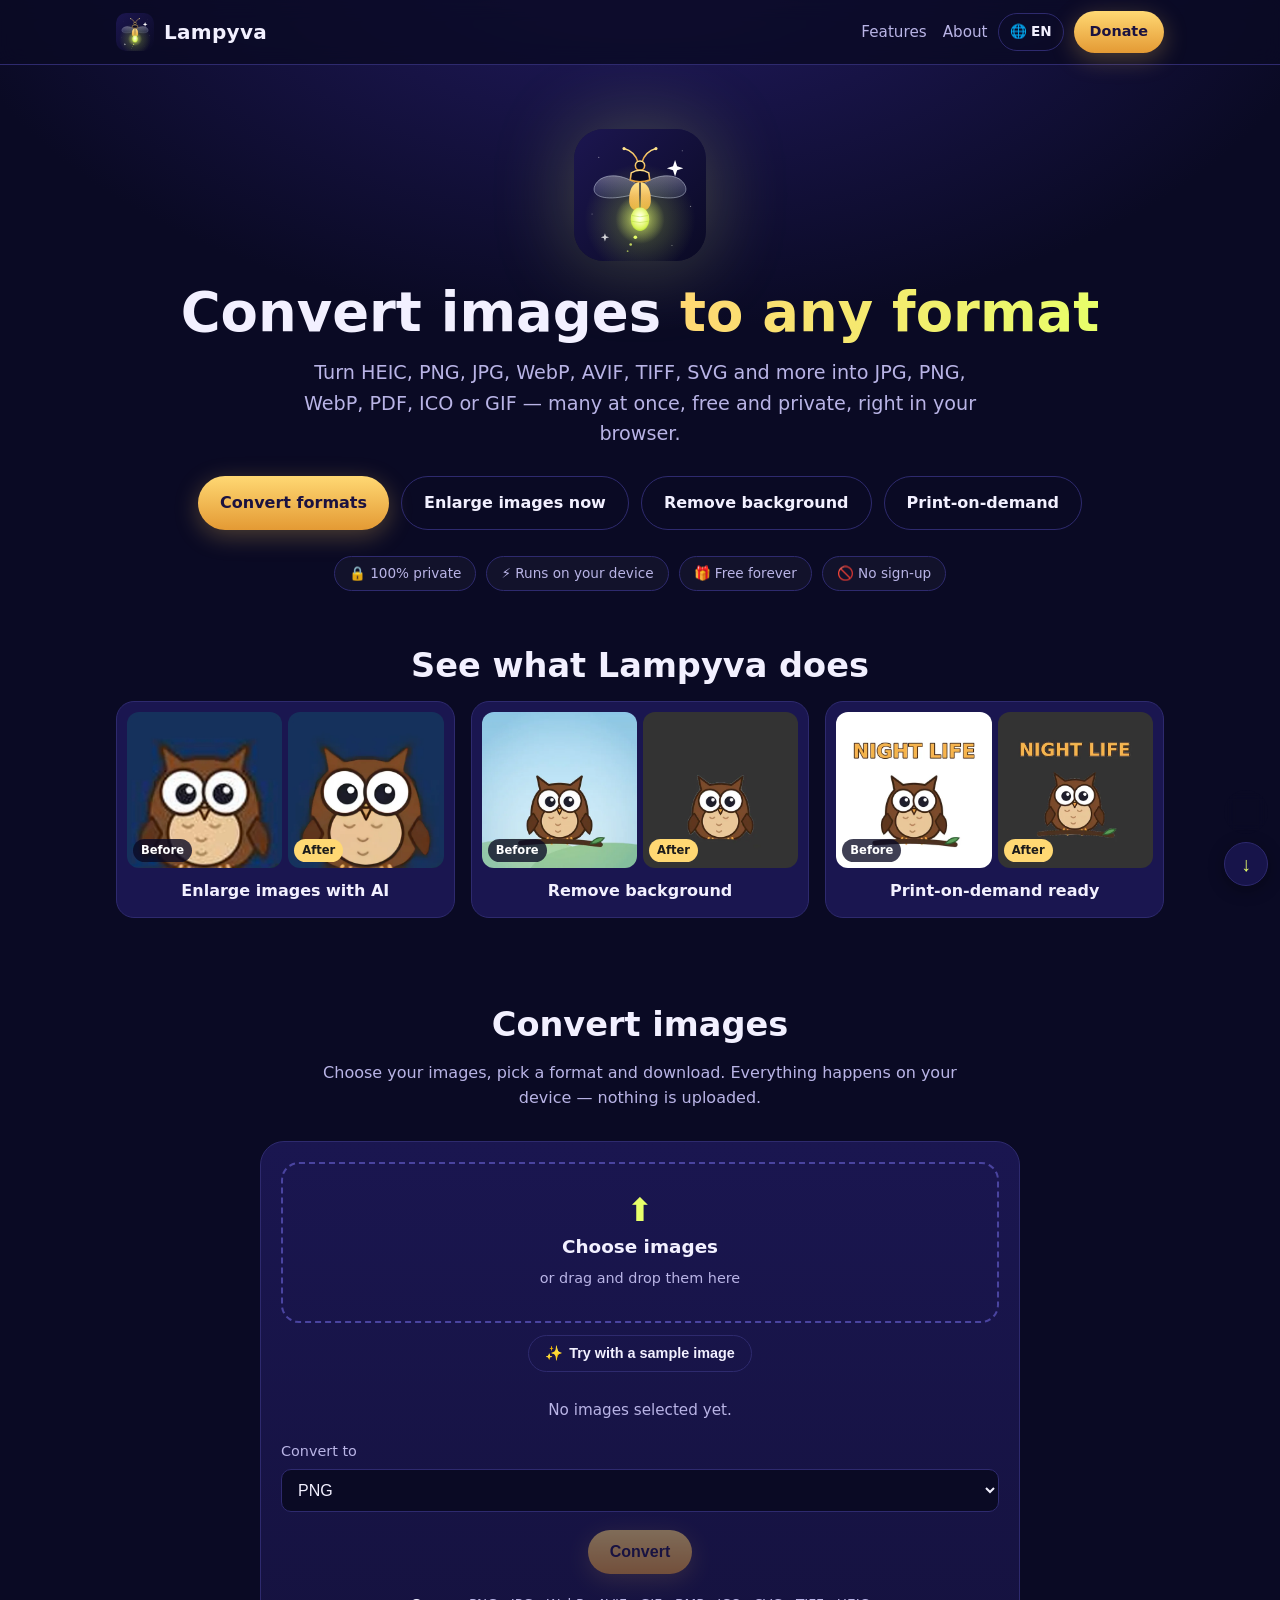
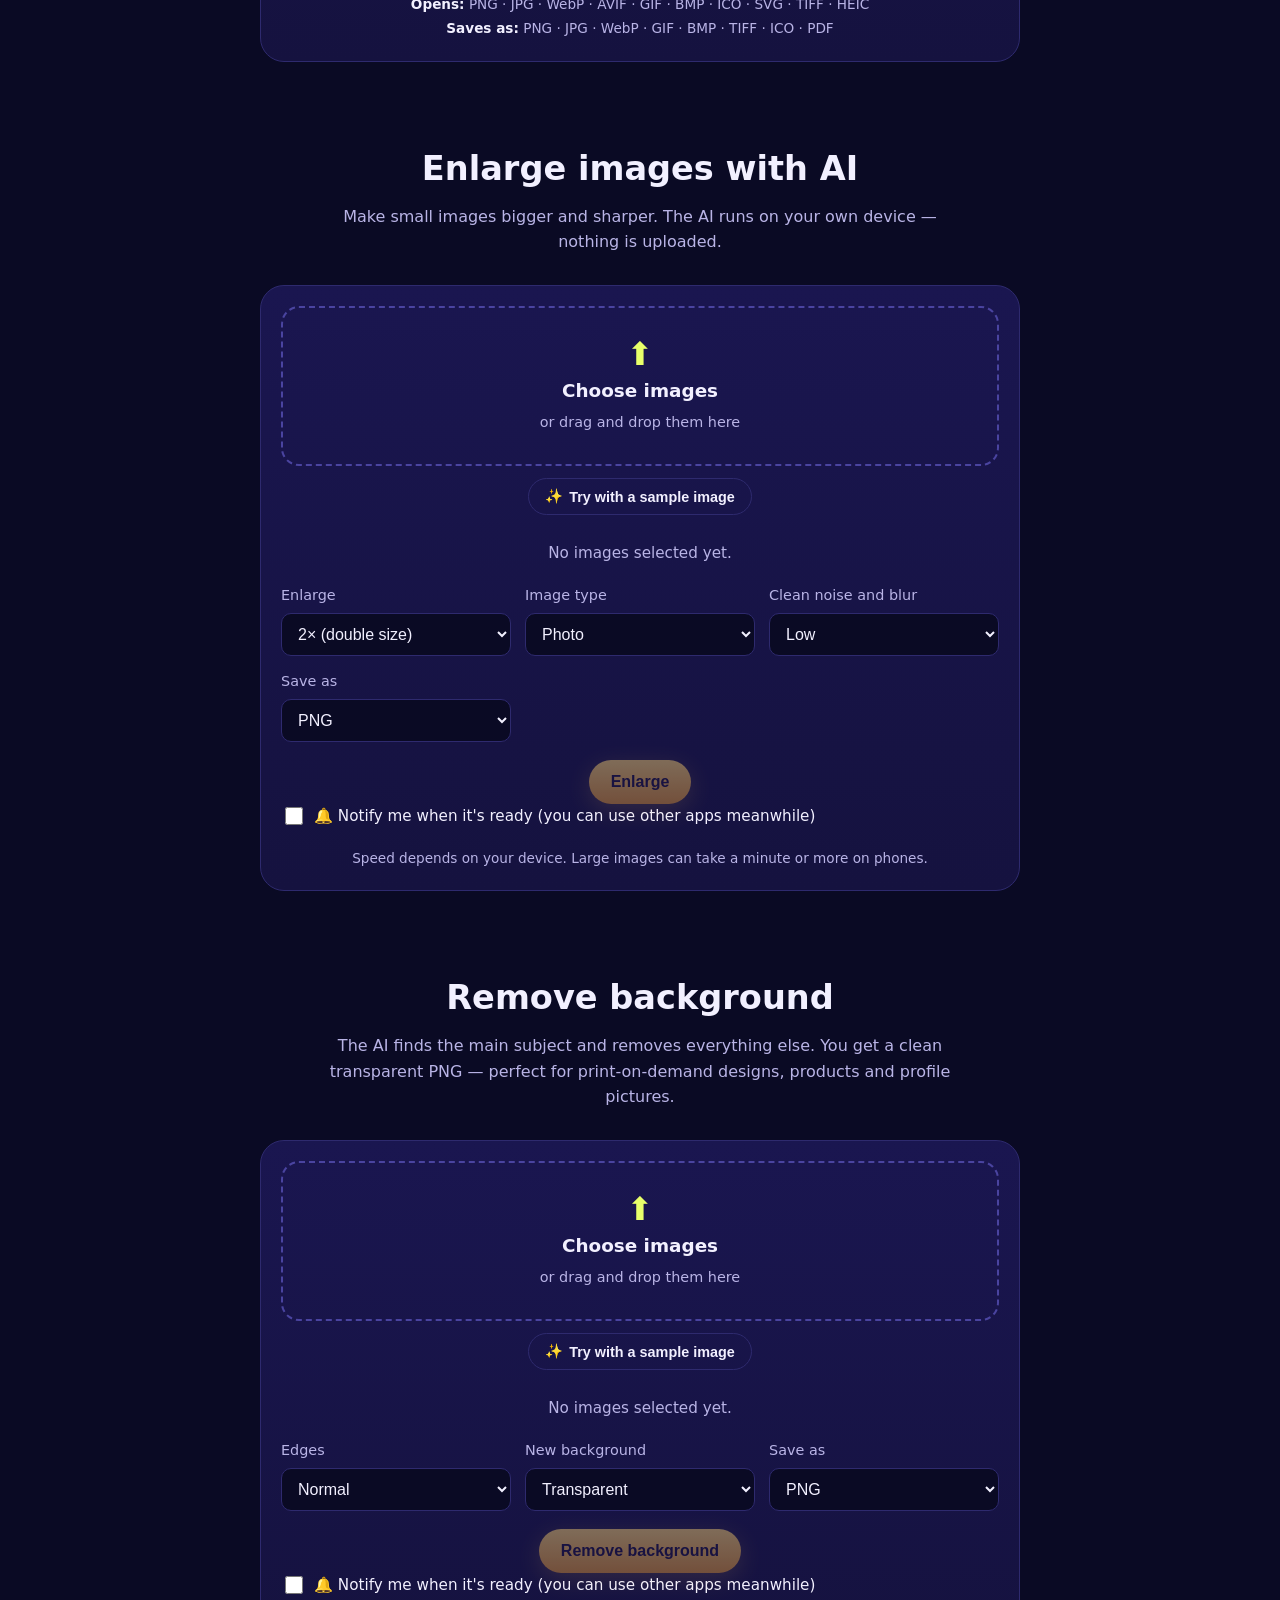
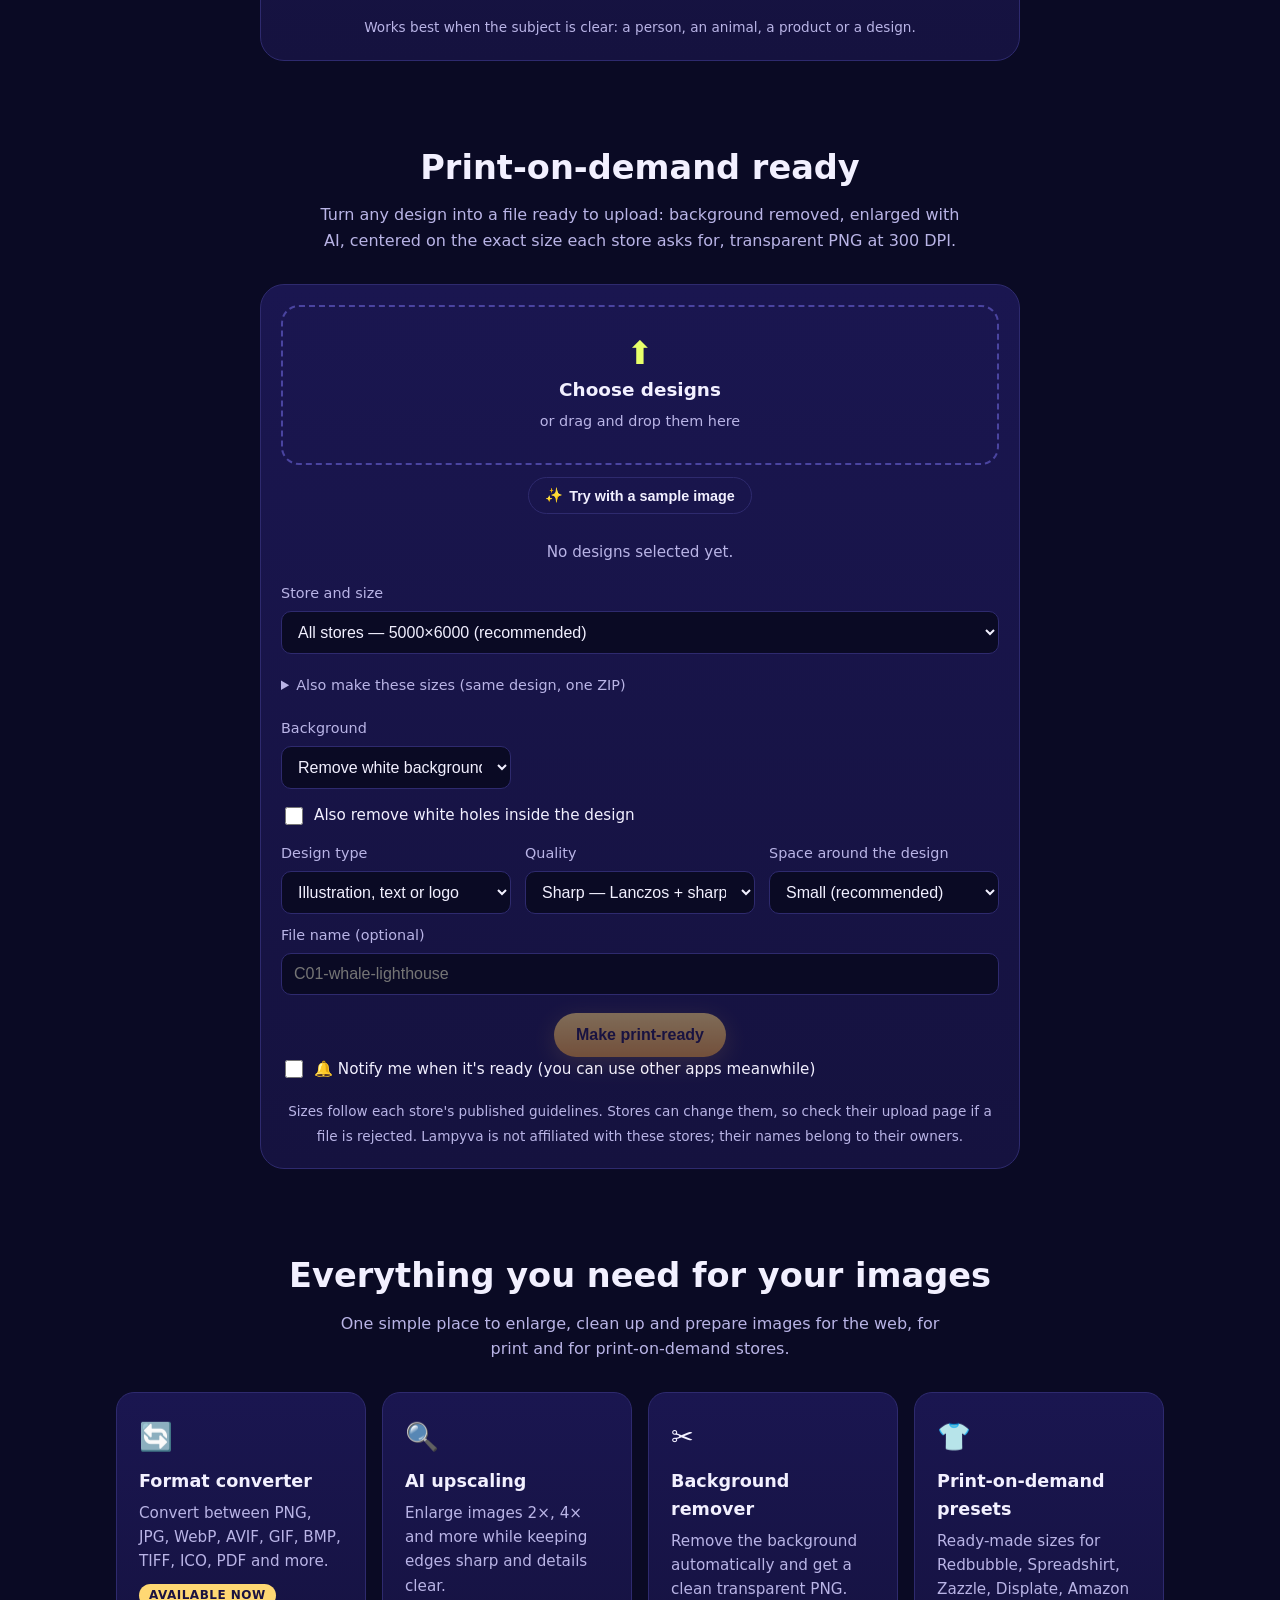
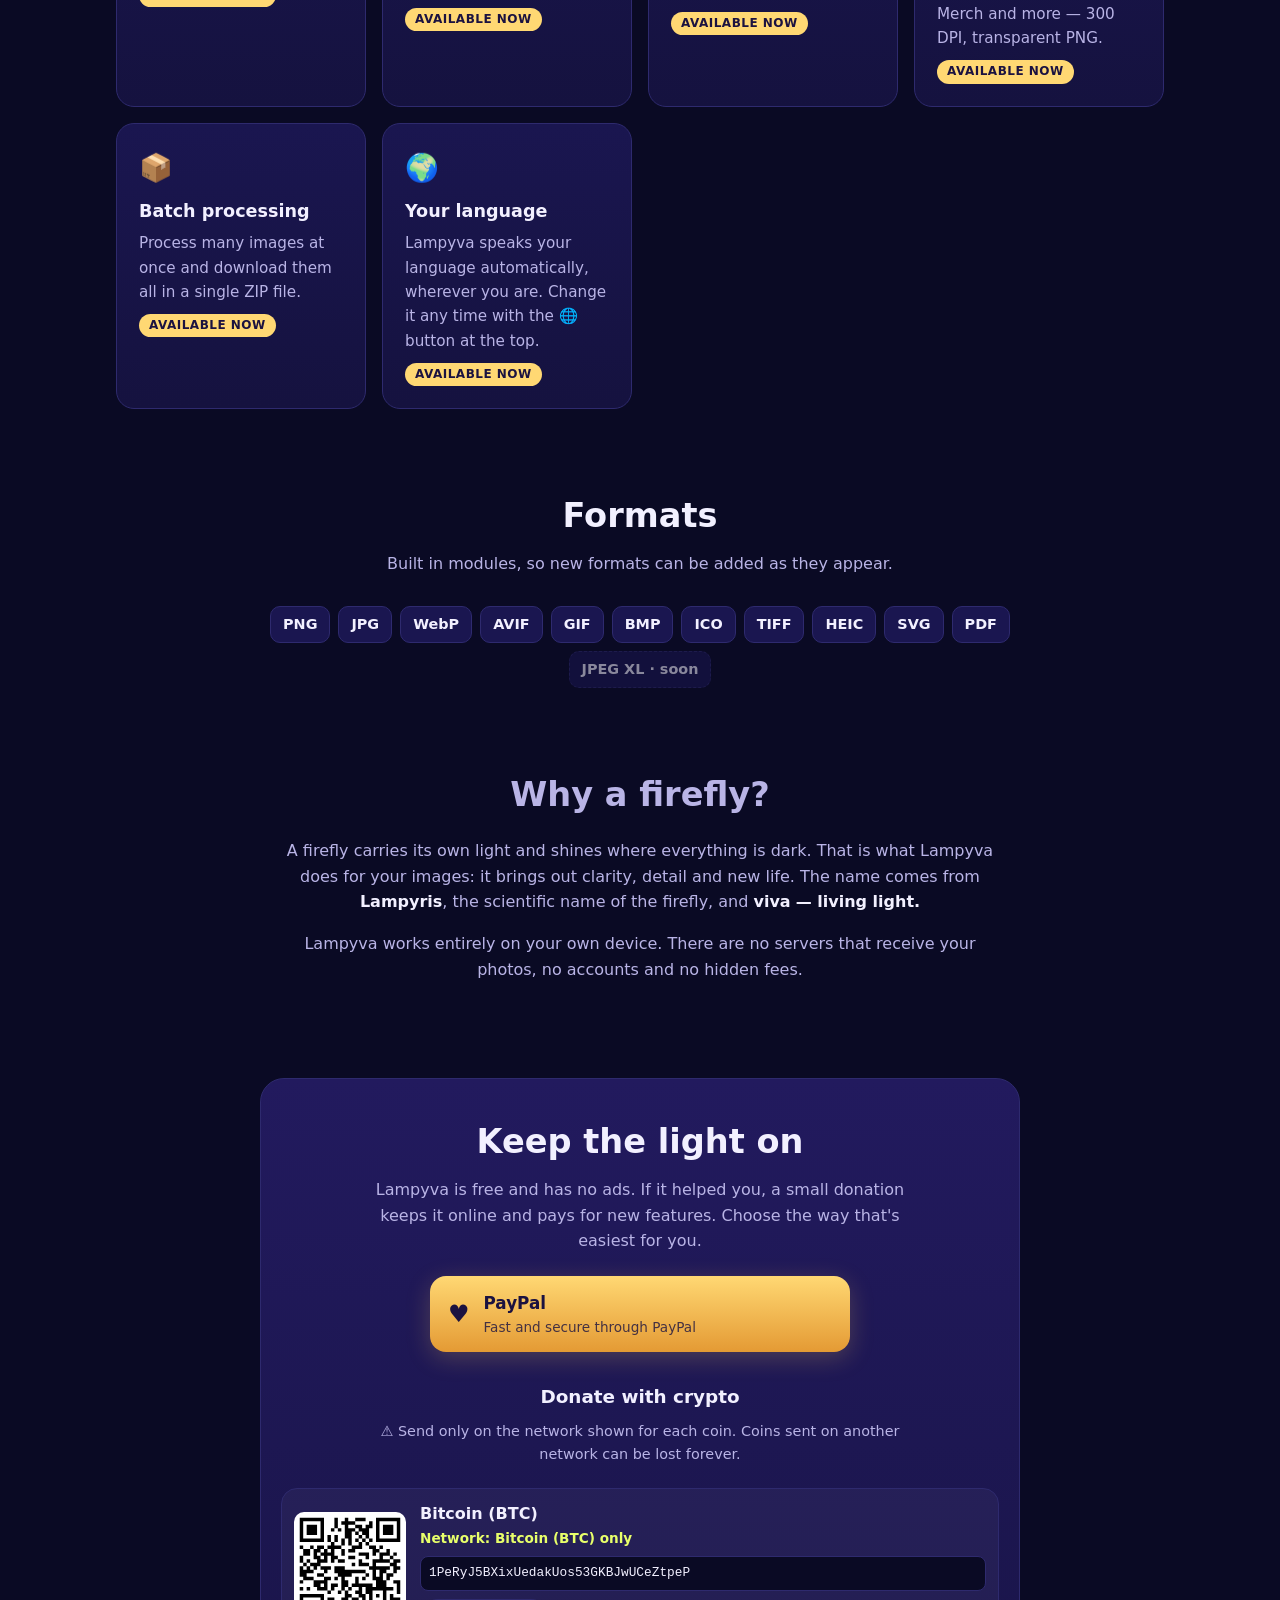
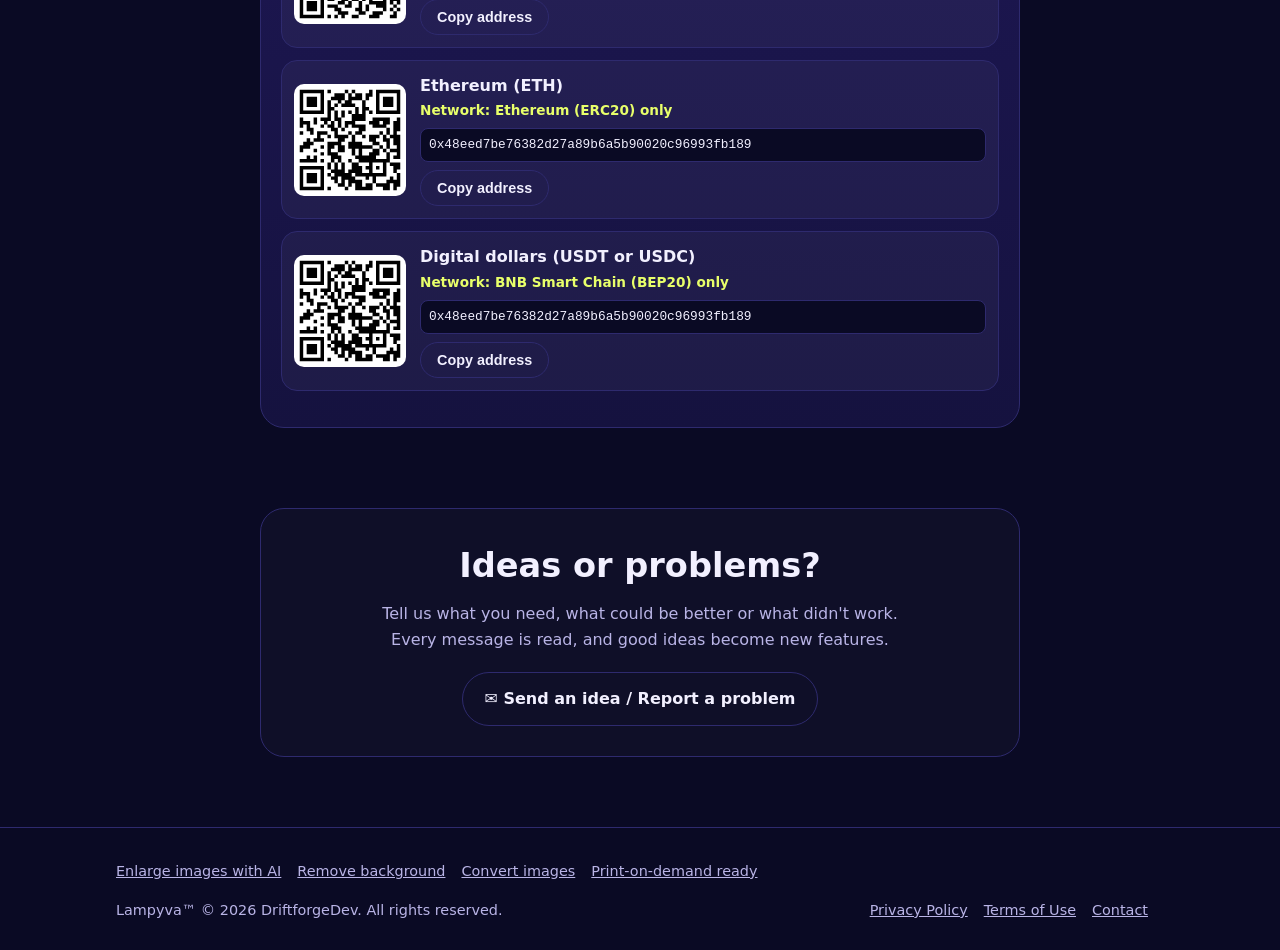
==== commit 598a8c04: "v39: boton instalar y app Android" ====
--- a/image-converter.html
+++ b/image-converter.html
@@ -6,7 +6,7 @@
 <meta http-equiv="Content-Security-Policy" content="default-src 'self'; script-src 'self' 'unsafe-eval' blob:; worker-src 'self' blob:; style-src 'self' 'unsafe-inline'; img-src 'self' data: blob:; media-src 'self' data: blob:; font-src 'self' data:; connect-src 'self' blob: data: https://translate.googleapis.com https://script.google.com https://script.googleusercontent.com; object-src 'none'; base-uri 'self'; form-action 'self'">
 <meta name="referrer" content="strict-origin-when-cross-origin">
 <meta name="viewport" content="width=device-width, initial-scale=1">
-<meta name="lampyva-version" content="38">
+<meta name="lampyva-version" content="39">
 <meta name="mitgo-verification" content="5053d68d-bd86-486e-8d29-583a58ce812b" />
 <meta name="google" content="notranslate">
 <title>Free Image Converter — HEIC to JPG, PNG, WebP, PDF | Lampyva</title>
@@ -16,22 +16,23 @@
 <link rel="icon" href="assets/icon.svg" type="image/svg+xml">
 <link rel="icon" href="assets/icon-32.png" sizes="32x32" type="image/png">
 <link rel="apple-touch-icon" href="assets/icon-180.png">
+<link rel="manifest" href="manifest.webmanifest">
 <meta property="og:title" content="Free Image Converter — HEIC to JPG, PNG, WebP, PDF | Lampyva">
 <meta property="og:description" content="Convert images for free: HEIC, PNG, JPG, WebP, AVIF, TIFF, SVG and more to JPG, PNG, WebP, PDF, ICO or GIF. Many at once, right in your browser, nothing uploaded.">
 <meta property="og:image" content="https://truxz78-png.github.io/lampyva/assets/share.png">
 <meta property="og:type" content="website">
 <meta name="twitter:card" content="summary_large_image">
-<link rel="stylesheet" href="style.css?v=38">
-<script src="config.js?v=38" defer></script>
-<script src="vendor/qrcode.js?v=38" defer></script>
-<script src="js/site.js?v=38" defer></script>
-<script src="js/i18n.js?v=38" defer></script>
-<script src="js/scroll-nav.js?v=38" defer></script>
-<script type="module" src="js/converter.js?v=38"></script>
-<script type="module" src="js/upscale-ui.js?v=38"></script>
-<script type="module" src="js/bg-ui.js?v=38"></script>
-<script type="module" src="js/pod-ui.js?v=38"></script>
-<script type="module" src="js/compare-zoom.js?v=38"></script>
+<link rel="stylesheet" href="style.css?v=39">
+<script src="config.js?v=39" defer></script>
+<script src="vendor/qrcode.js?v=39" defer></script>
+<script src="js/site.js?v=39" defer></script>
+<script src="js/i18n.js?v=39" defer></script>
+<script src="js/scroll-nav.js?v=39" defer></script>
+<script type="module" src="js/converter.js?v=39"></script>
+<script type="module" src="js/upscale-ui.js?v=39"></script>
+<script type="module" src="js/bg-ui.js?v=39"></script>
+<script type="module" src="js/pod-ui.js?v=39"></script>
+<script type="module" src="js/compare-zoom.js?v=39"></script>
 </head>
 <body data-page="convert">
 
@@ -65,6 +66,7 @@
         <span class="badge">🎁 Free forever</span>
         <span class="badge">🚫 No sign-up</span>
       </div>
+      <button type="button" class="btn btn-ghost btn-sm install-btn" data-install hidden><span aria-hidden="true">📲</span> <span>Install Lampyva</span></button>
     </div>
   </section>
 
--- a/style.css
+++ b/style.css
@@ -337,3 +337,9 @@
 .try-sample{display:flex;width:fit-content;max-width:100%;margin:12px auto 0;gap:6px;align-items:center;justify-content:center;text-align:center}
 .foot-tools{flex-basis:100%;order:-1}
 .foot-tools a{display:inline-block;margin:4px 16px 4px 0}
+/* v39: install as an app; inside the Android app (no donations there, as Google Play asks) */
+.install-btn{display:flex;margin:16px auto 0;width:fit-content}
+.install-btn[hidden]{display:none}
+.in-app a[href$="#donate"],.in-app #donate{display:none!important}
+.lv-toast{position:fixed;left:50%;bottom:18px;z-index:70;max-width:calc(100% - 32px);transform:translate(-50%,16px);opacity:0;pointer-events:none;padding:10px 16px;border-radius:12px;background:#14143a;border:1px solid var(--line);box-shadow:0 8px 24px rgba(0,0,0,.45);font-size:.92rem;text-align:center;transition:opacity .2s,transform .2s;overflow-wrap:anywhere}
+.lv-toast.show{opacity:1;transform:translate(-50%,0)}
